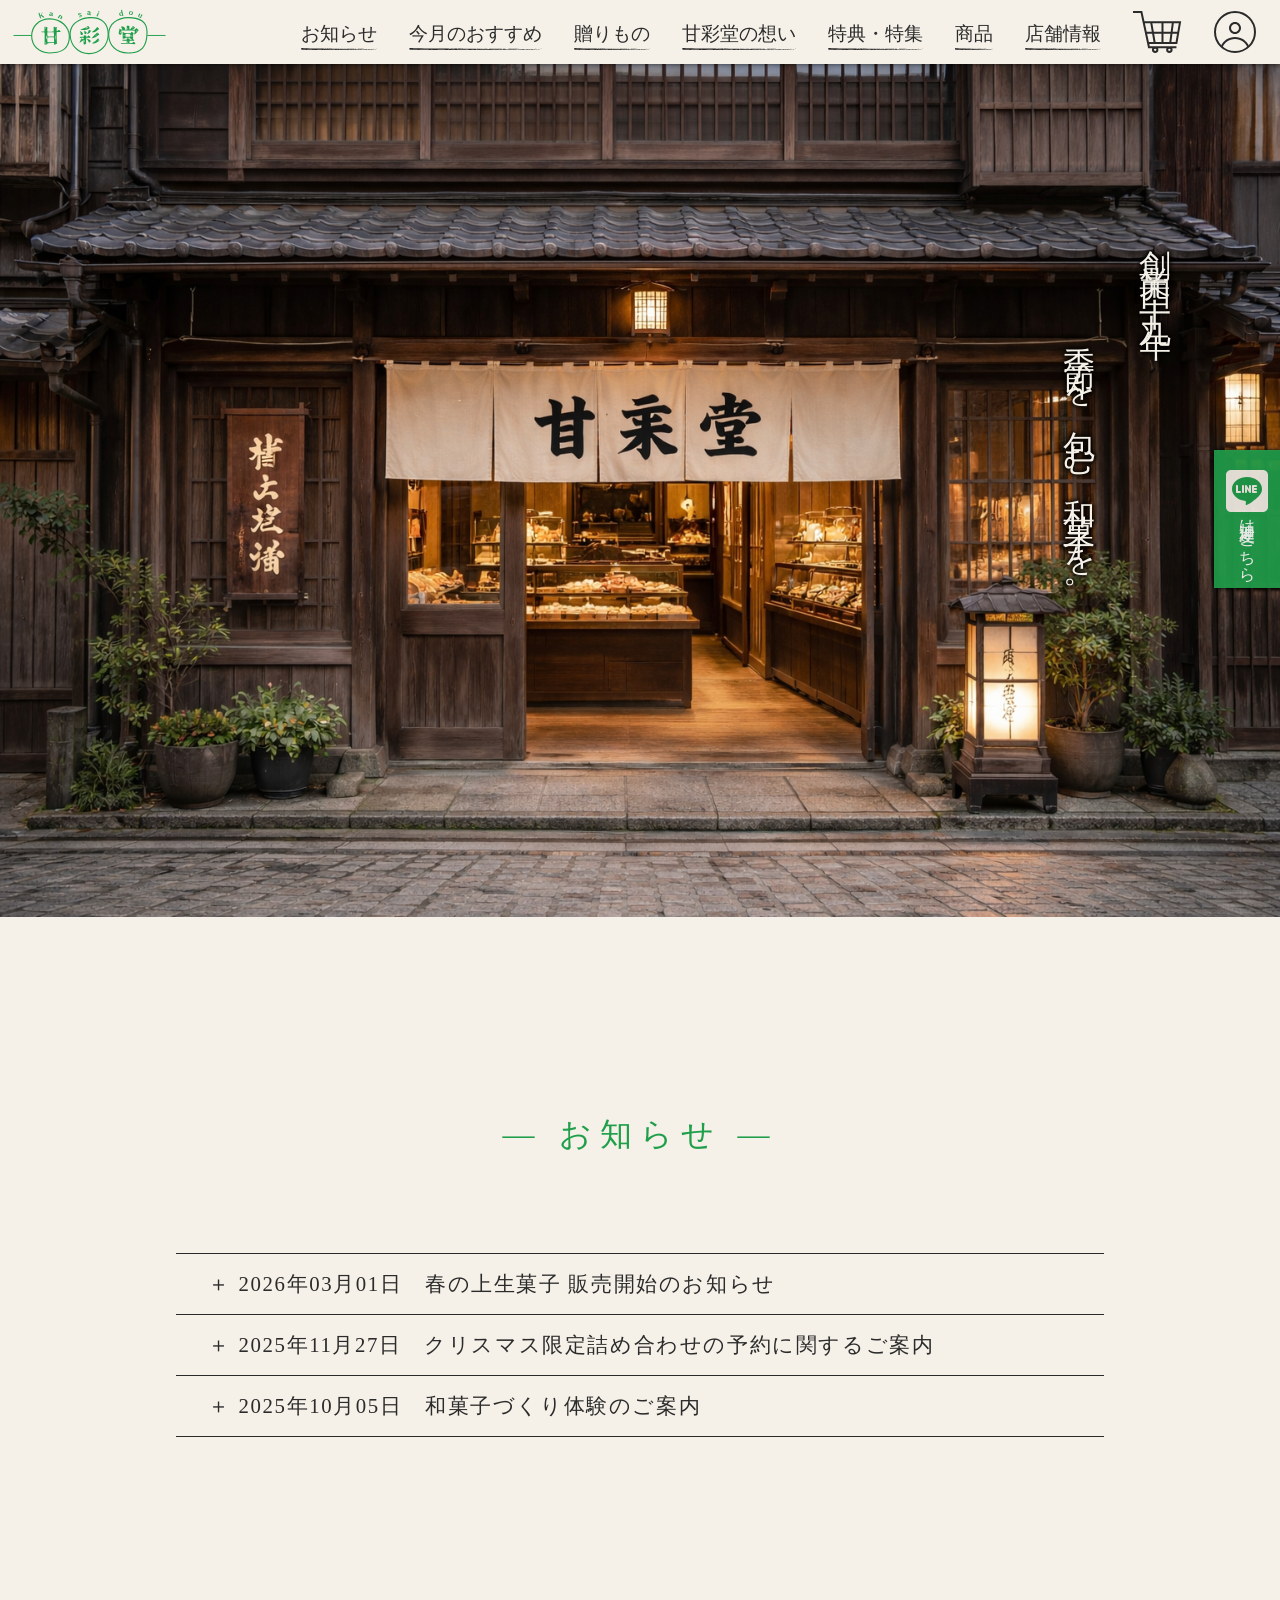
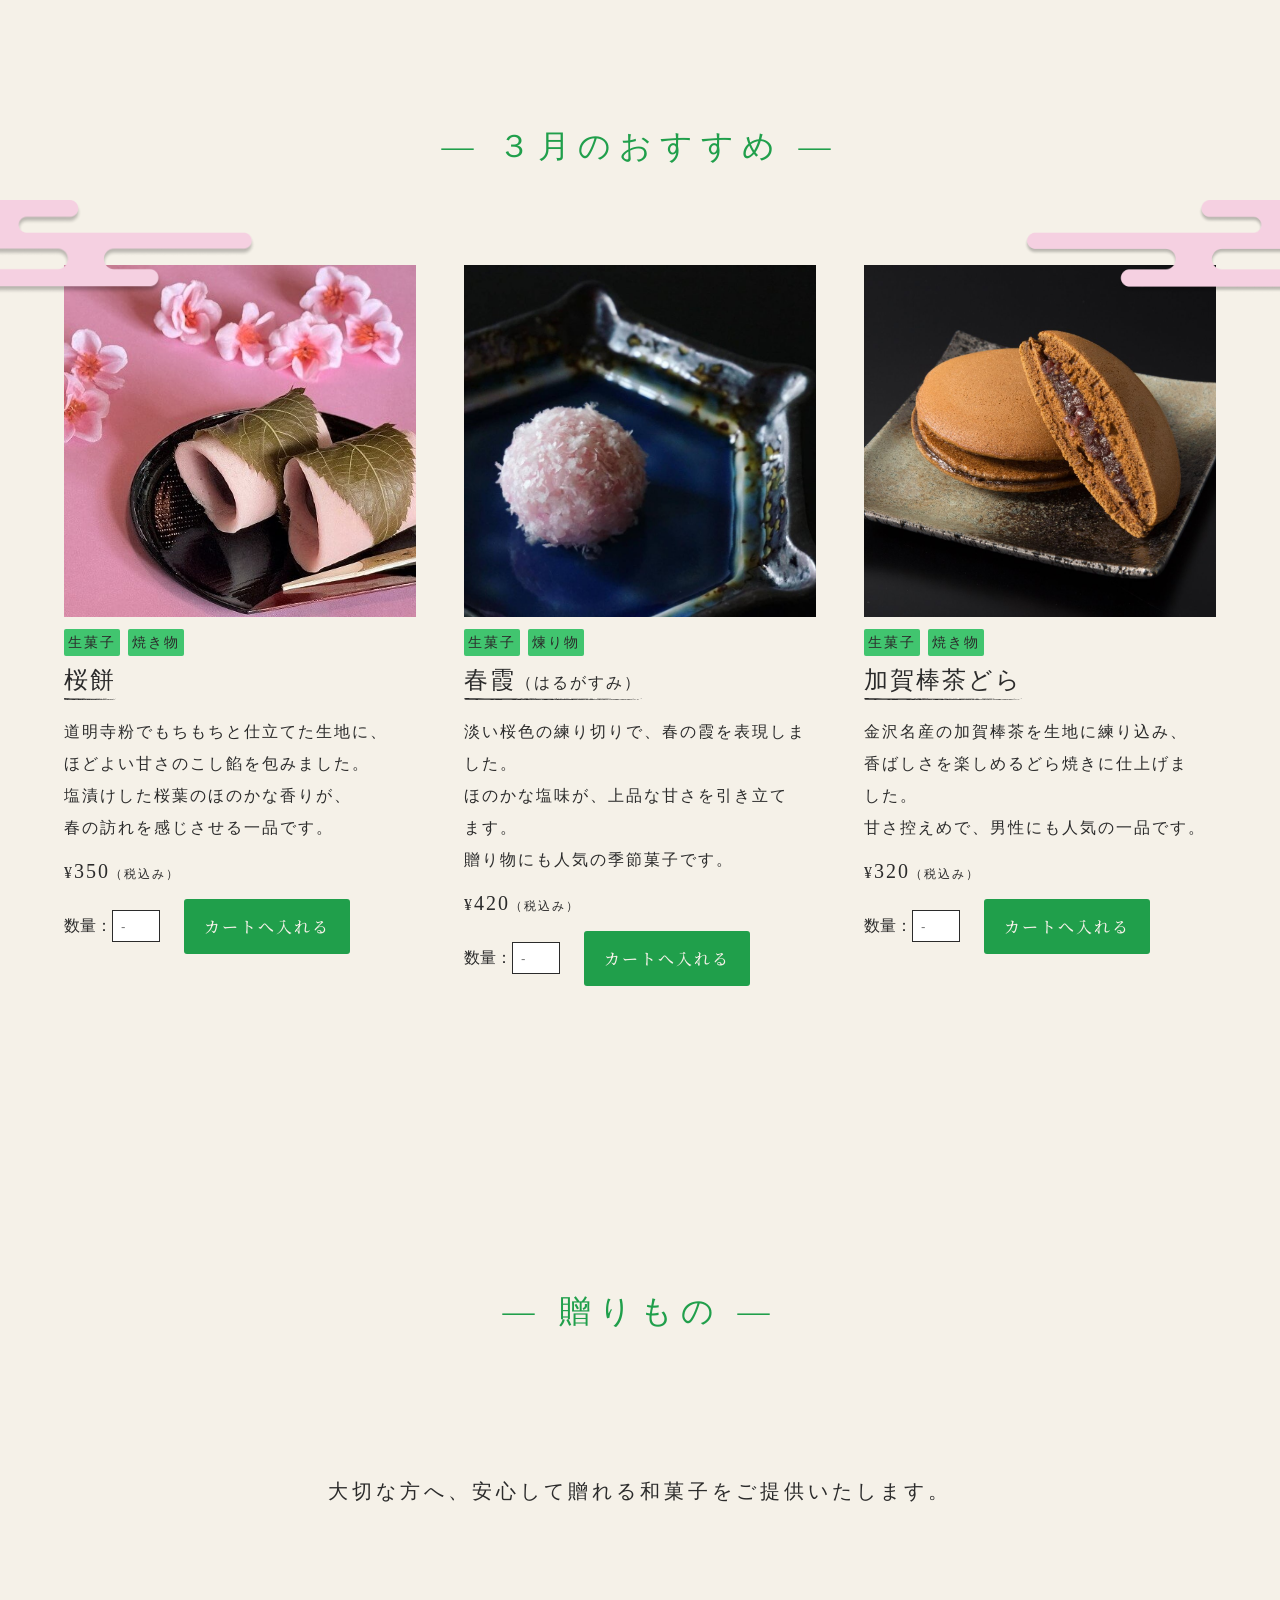
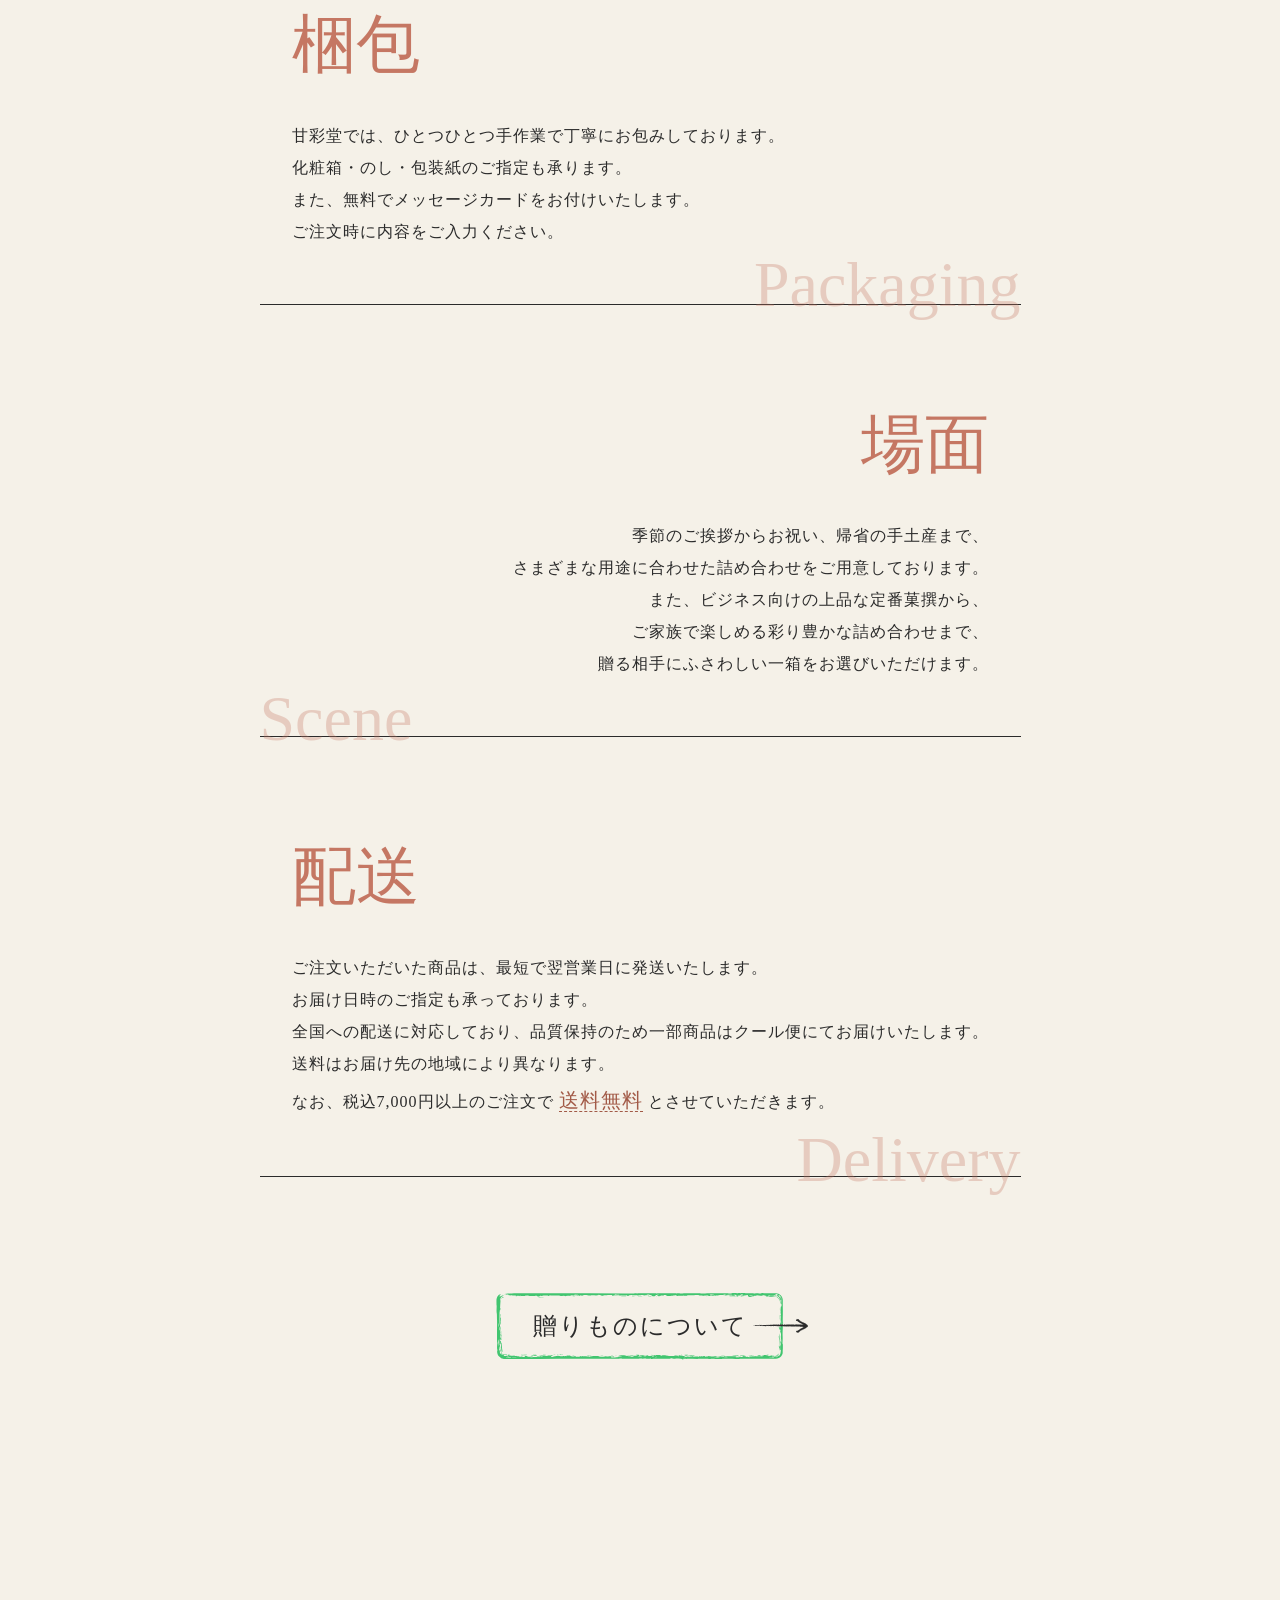
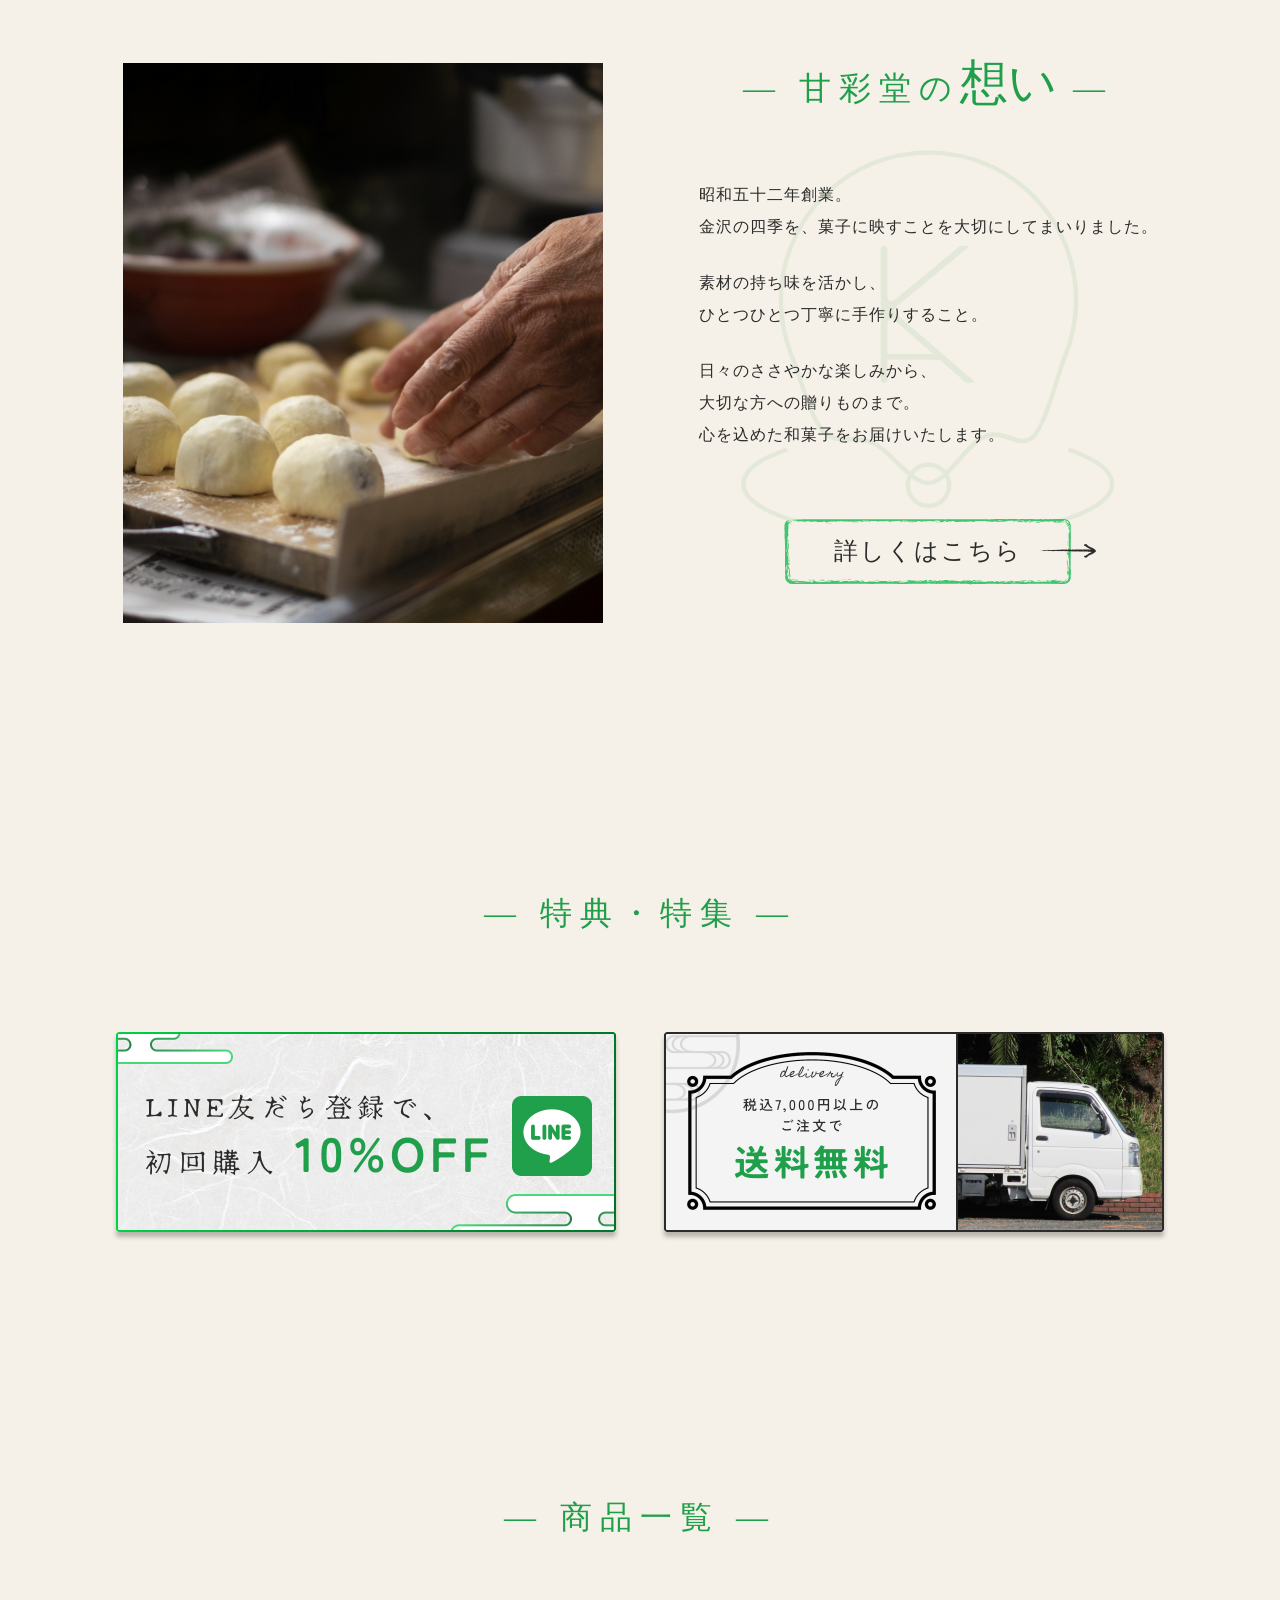
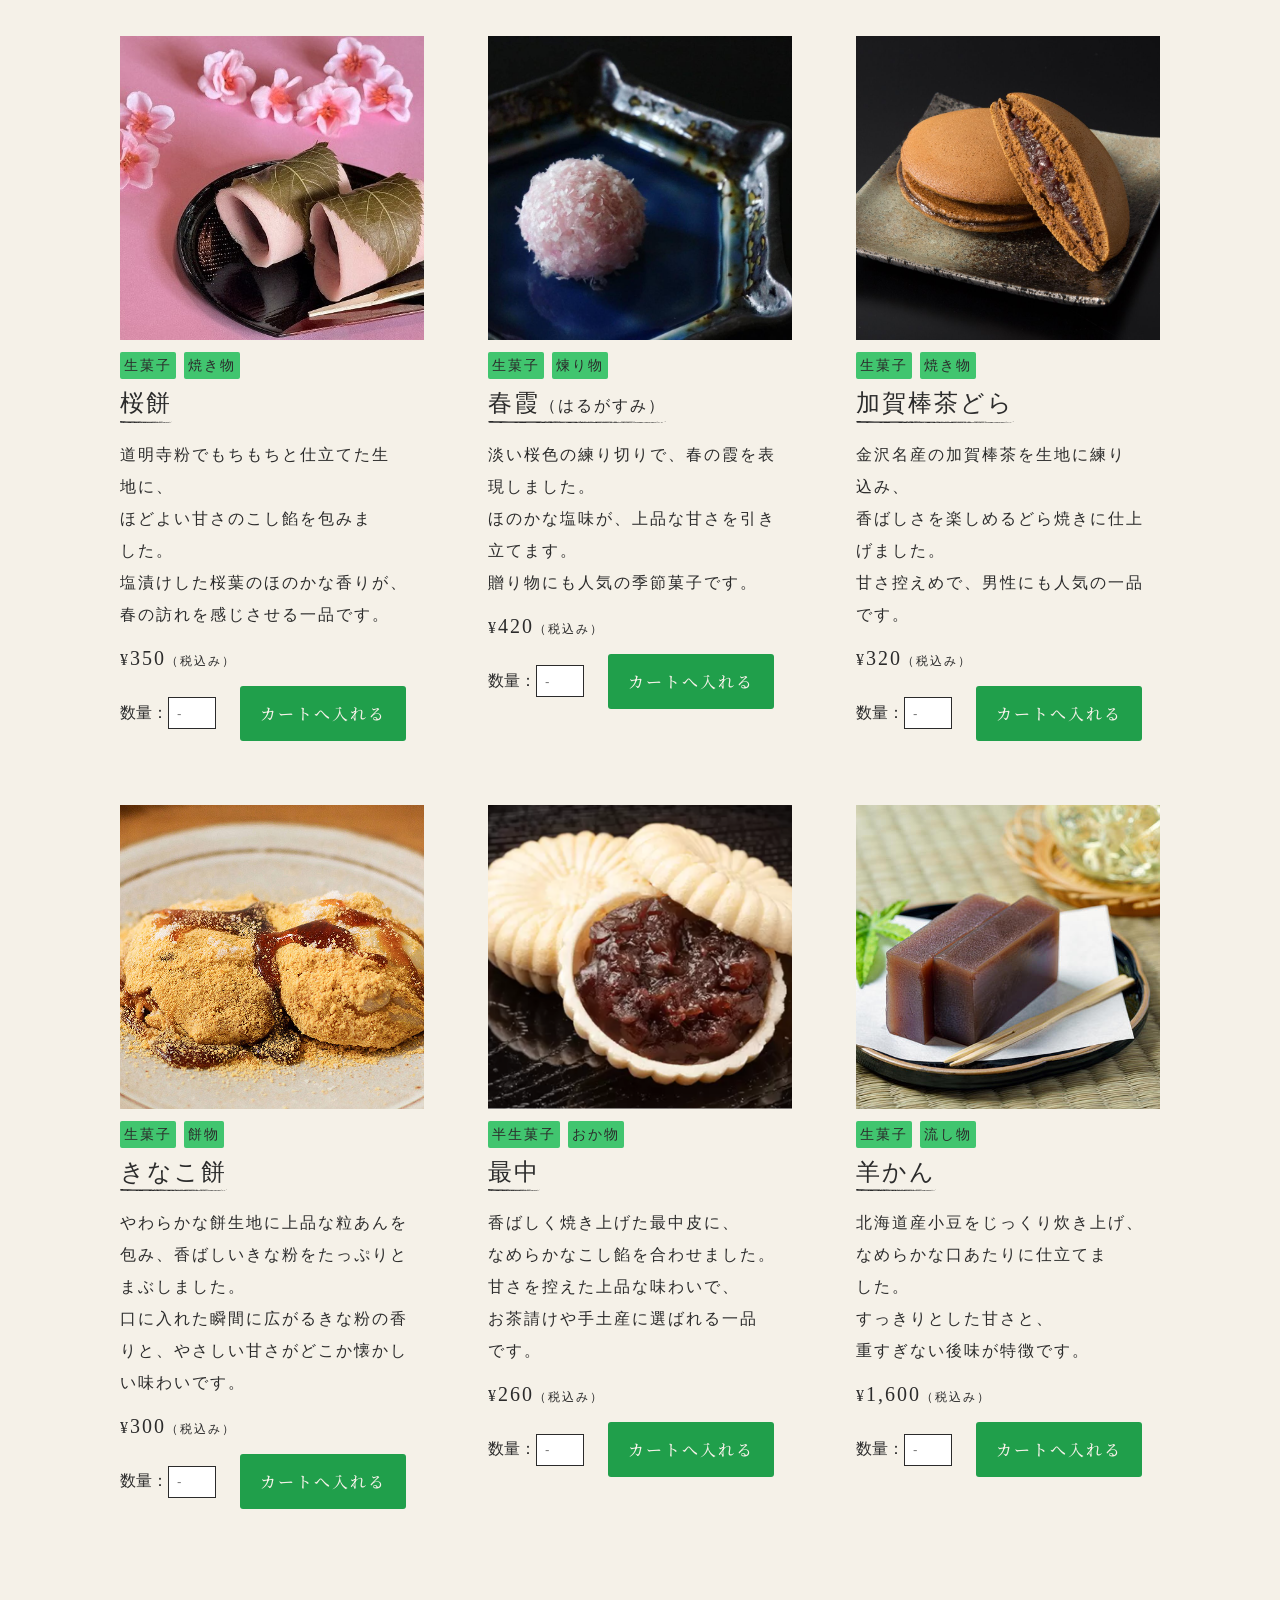
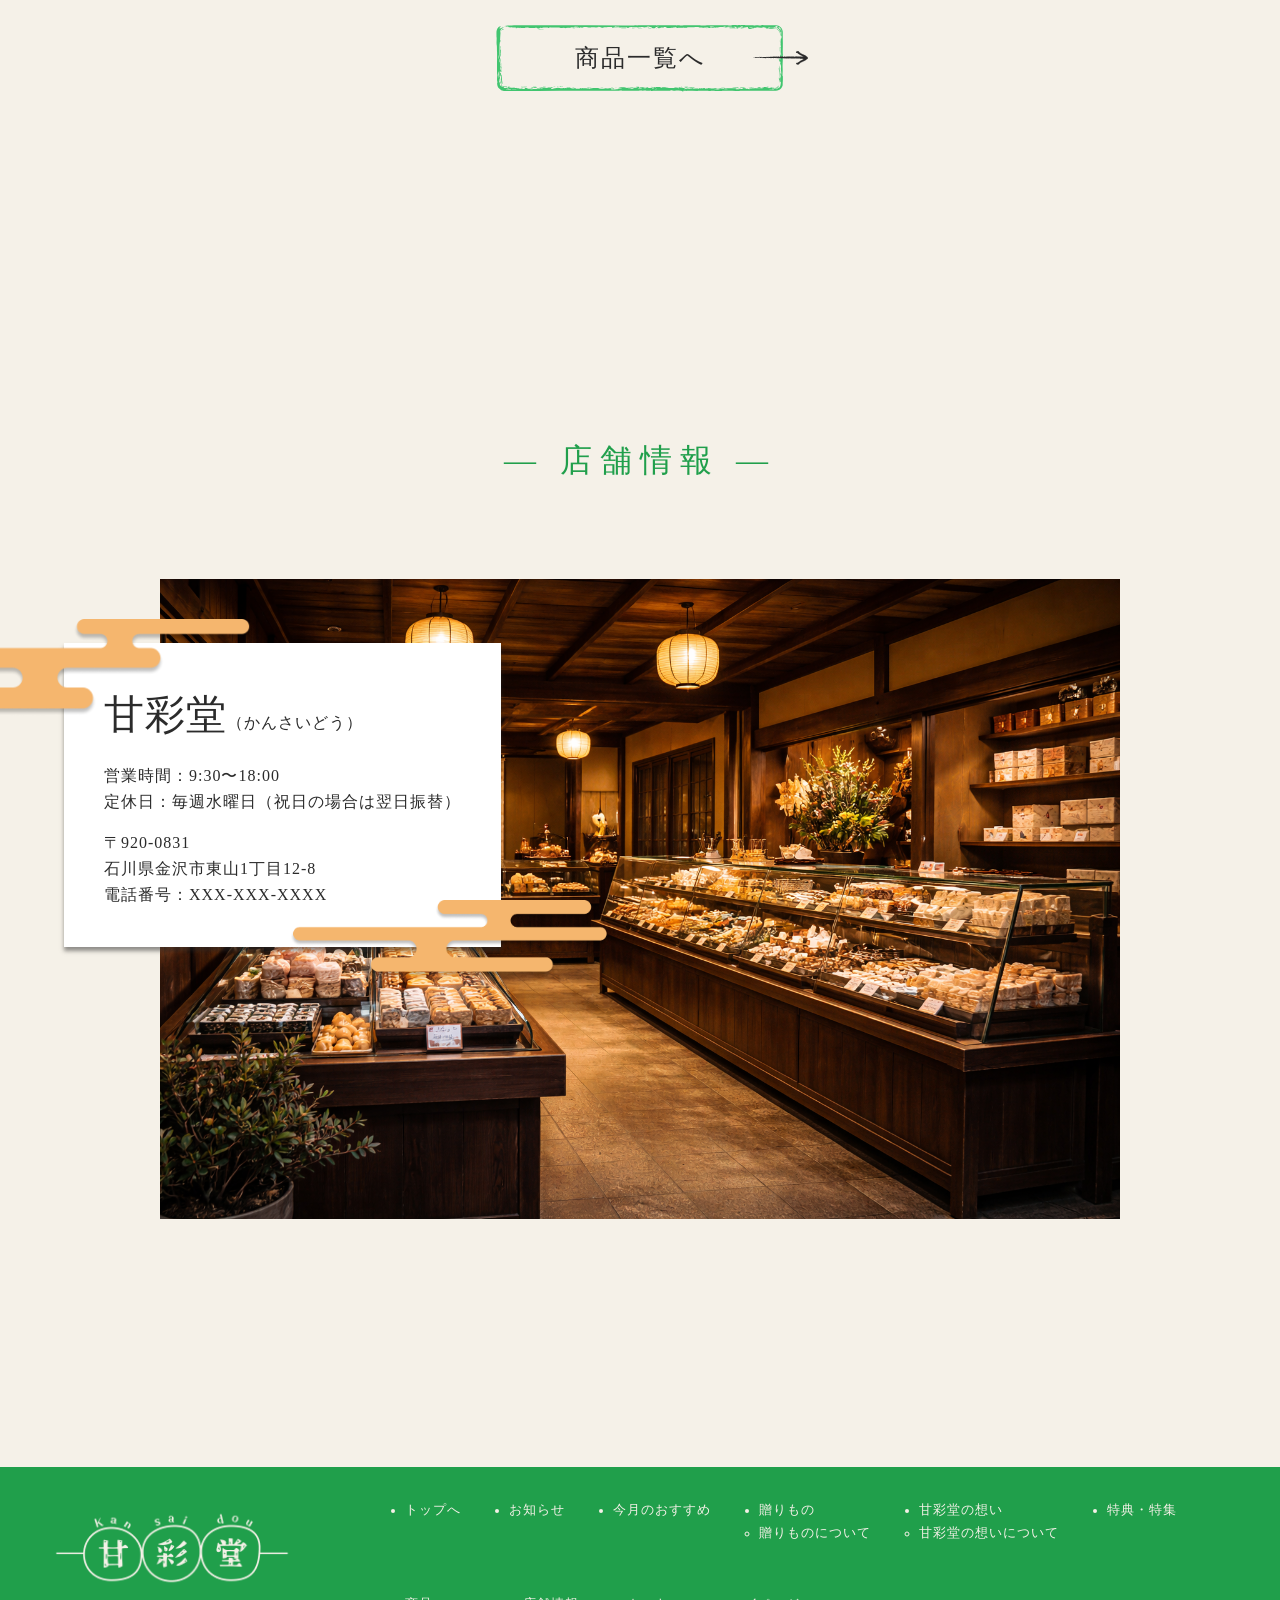
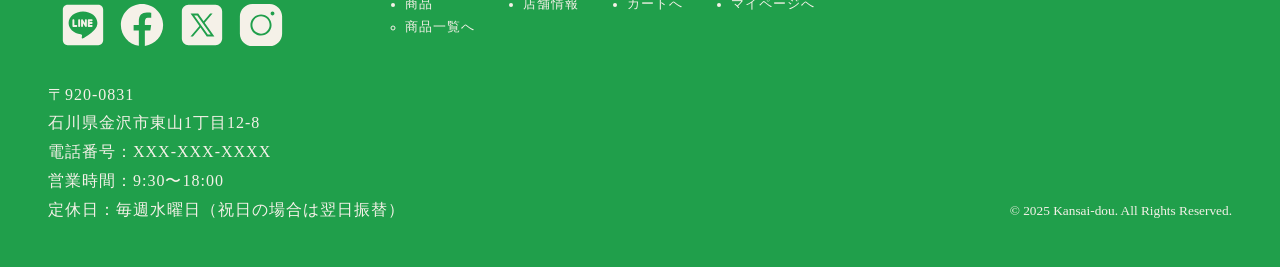
==== index.html @ 851964f8 "Add hamburger" ====
<!DOCTYPE html>
<html lang="ja">
    <head>
        <meta charset="UTF-8">
        <meta name="viewport" content="width=device-width, initial-scale=1.0">
        <title>甘彩堂 | ホームページ</title>
        <link rel="icon" type="image/png" href="imgs/kansaido_favicon2.png">
        <link rel="stylesheet" href="css/style.css">
        <script src="js/main.js"></script>
        <link rel="preconnect" href="https://fonts.googleapis.com">
        <link rel="preconnect" href="https://fonts.gstatic.com" crossorigin>
        <link href="https://fonts.googleapis.com/css2?family=Noto+Serif+JP:wght@200..900&display=swap" rel="stylesheet">
    </head>
    <body>
        <div id="loading">
            <div id="loading__contents">
                <div id="loading__img">
                    <img src="./imgs/kansaido_icon_touka.png">
                </div>
                <!-- <div id="loading__p">
                    <p class="loading__text">Loading<span class="loading__dots"></span></p>
                </div> -->
            </div>
        </div>
        <header>
            <div class="header__logo">
                <a href="index.html#first-view" id="header-logo">
                    <img src="imgs/kansaido_logo.svg">
                </a>
            </div>
            <nav class="header__nav">
                <ul id="nav-container">
                    <li class="main-menu">
                        <a href="index.html#news">お知らせ</a>
                    </li>
                    <li class="main-menu">
                        <a href="index.html#recommend">今月のおすすめ</a>
                    </li>
                    <li class="main-menu">
                        <a href="index.html#gift">贈りもの</a>
                        <ul class="sub-menu">
                            <li>
                                <img class="l-menu" src="imgs/l-menu.svg">
                                <a href="gift.html">贈りものについて</a>
                            </li>
                        </ul>
                    </li>
                    <li class="main-menu">
                        <a href="index.html#thought">甘彩堂の想い</a>
                        <ul class="sub-menu">
                            <li>
                                <img class="l-menu" src="imgs/l-menu.svg">
                                <a href="thoughts.html">甘彩堂の想いについて</a>
                            </li>
                        </ul>
                    </li>
                    <li class="main-menu">
                        <a href="index.html#campaign">特典・特集</a>
                    </li>
                    <li class="main-menu">
                        <a href="index.html#product">商品</a>
                        <ul class="sub-menu">
                            <li>
                                <img class="l-menu" src="imgs/l-menu.svg">
                                <a href="product.html">商品一覧へ</a>
                            </li>
                        </ul>
                    </li>
                    <li class="main-menu">
                        <a href="index.html#shop">店舗情報</a>
                    </li>
                    <li id="cart">
                        <a href="#">
                            <img src="imgs/cart_icon.svg">
                        </a>
                    </li>
                    <li id="my-page">
                        <a href="#">
                            <img src="imgs/usericon.svg">
                        </a>
                    </li>
                </ul>
            </nav>
            <div class="header__hamburger">
                <img src="imgs/hamburger_menu.svg" alt="ハンバーガーメニュー">
            </div>
        </header>
        <main>
            <a href="#">
                <div class="fixed-banner">
                    <span><img src="imgs/icon-line.svg"></span>友達追加はこちら
                </div>
            </a>
            <div id="first-view">
                <img src="imgs/kansaido_firstview.png">
            </div>
            <div id="catch-copy" class="blur">
                <span>季節を包む和菓子を。</span>
                <span>創業四十九年、</span>
            </div>
            <section id="news">
                <h2 class="headline">― お知らせ ―</h2>
                <div id="news-list">
                    <ul>
                        <li>
                            <details>
                                <summary>2026年03月01日　春の上生菓子 販売開始のお知らせ</summary>
                                <div class="news-details">
                                    <p>春の訪れを感じる季節となりました。<br>
                                        甘彩堂では、春の上生菓子の販売を開始いたしました。<br>
                                    </p>
                                    <p>「桜餅」「春霞」など、<br>
                                        やわらかな春の情景を菓子に映した一品をご用意しております。<br>
                                    </p>
                                    <p>それぞれ、春の始まりを上品に表現した和菓子となっております。<br>
                                        この季節ならではの味わいを、ぜひお楽しみください。<br>
                                    </p>                                    
                                </div>
                            </details>
                        </li>
                        <li>
                            <details>
                                <summary>2025年11月27日　クリスマス限定詰め合わせの予約に関するご案内</summary>
                                <div class="news-details">
                                    <p>木枯らしに冬の訪れを感じる頃となりましたが、<br>
                                        皆さまいかがお過ごしでしょうか。<br>
                                    </p>
                                    <p>来る12月25日。<br>
                                        クリスマスの季節が近づいてまいりました。<br>
                                    </p>
                                    <p>甘彩堂では、「雪うさぎ」「冬椿」「聖夜の練り切り」などを詰め合わせた、<br>
                                        クリスマス限定詰め合わせのご予約受付を開始いたしました。<br>
                                    </p>
                                    <p>冬らしい彩りとやさしい甘さを大切に、<br>
                                        ひとつひとつ丁寧にお作りしております。<br>
                                    </p>
                                    <p>ご家族との団らんのひとときや、<br>
                                        大切な方への贈りものにもおすすめの詰め合わせです。<br>
                                    </p>
                                    <p>数量限定でのご用意となりますので、<br>
                                        お早めにご予約ください。<br>
                                    </p>
                                </div>
                            </details>
                        </li>
                        <li>
                            <details>
                                <summary>2025年10月05日　和菓子づくり体験のご案内</summary>
                                <div class="news-details">
                                    <p>甘彩堂では、10月30日に和菓子づくり体験を開催いたします。<br>
                                        今回のテーマは「ハロウィン」です。<br>
                                    </p>
                                    <p>練り切りを使い、<br>
                                        ハロウィンをモチーフにした和菓子づくりをご体験いただけます。<br>
                                    </p>
                                    <p>初めての方やお子様でも安心して楽しんでいただけるよう、<br>
                                        店員が丁寧にサポートいたします。<br>
                                    </p>
                                    <p>ご家族やご友人とご一緒に、<br>
                                        この季節ならではの和菓子づくりをぜひお楽しみください。<br>
                                    </p>
                                    <p>皆さまのご参加を心よりお待ちしております。<br>
                                    </p>
                                </div>
                            </details>
                        </li>
                    </ul>
                </div>
            </section>
            <section id="recommend">
                <img class="clouds right1 none-event" src="imgs/wagumo.png">
                <img class="clouds left2 none-event" src="imgs/wagumo2.png">
                    <h2 class="headline">― ３月のおすすめ ―</h2>
                <div>
                    <div id="reco-container">
                        <div class="reco-card reco-card-move" style="--i: 0;">
                            <img src="imgs/sakuramochi.jpg">
                            <div class="category">
                                <span>生菓子</span>
                                <span>焼き物</span>
                            </div>
                            <h3>桜餅</h3>
                            <p class="reco-exp main-text">道明寺粉でもちもちと仕立てた生地に、<br>
                                ほどよい甘さのこし餡を包みました。<br>
                                塩漬けした桜葉のほのかな香りが、<br>
                                春の訪れを感じさせる一品です。
                            </p>
                            <p class="price"><span>¥</span>350<span>（税込み）</span></p>
                            <div class="cart-input">
                                <span>数量：</span>
                                <input type="number" min="1" max="99" placeholder="-">
                                <button>カートへ入れる</button>
                            </div>
                        </div>
                        <div class="reco-card reco-card-move" style="--i: 1;">
                            <img src="imgs/harugasumi.jpg">
                            <div class="category">
                                <span>生菓子</span>
                                <span>煉り物</span>
                            </div>
                            <h3>春霞<span class="harugasumi">（はるがすみ）</span></h3>
                            <p class="reco-exp main-text">淡い桜色の練り切りで、春の霞を表現しました。<br>
                                ほのかな塩味が、上品な甘さを引き立てます。<br>
                                贈り物にも人気の季節菓子です。
                            </p>
                            <p class="price"><span>¥</span>420<span>（税込み）</span></p>
                            <div class="cart-input">
                                <span>数量：</span>
                                <input type="number" min="1" max="99" placeholder="-">
                                <button>カートへ入れる</button>
                            </div>
                        </div>
                        <div class="reco-card reco-card-move" style="--i: 2;">
                            <img src="imgs/chadora.jpg">
                            <div class="category">
                                <span>生菓子</span>
                                <span>焼き物</span>
                            </div>
                            <h3>加賀棒茶どら</h3>
                            <p class="reco-exp main-text">金沢名産の加賀棒茶を生地に練り込み、<br>
                                香ばしさを楽しめるどら焼きに仕上げました。<br>
                                甘さ控えめで、男性にも人気の一品です。
                            </p>
                            <p class="price"><span>¥</span>320<span>（税込み）</span></p>
                            <div class="cart-input">
                                <span>数量：</span>
                                <input type="number" min="1" max="99" placeholder="-">
                                <button>カートへ入れる</button>
                            </div>
                        </div>
                    </div>
                </div>
            </section>
            <section id="gift">
                <h2 class="headline">― 贈りもの ―</h2>
                <div id="message-container">
                    <p id="message">大切な方へ、安心して贈れる和菓子をご提供いたします。</p>
                </div>
                <div class="gift-item left move_upwards">
                    <div>
                        <h3>梱包</h3>
                        <p class="main-text">甘彩堂では、ひとつひとつ手作業で丁寧にお包みしております。<br>
                            化粧箱・のし・包装紙のご指定も承ります。<br>
                            また、無料でメッセージカードをお付けいたします。<br>
                            ご注文時に内容をご入力ください。<br>
                        </p>
                    </div>
                    <span class="gift-en left pack none-event">Packaging</span>
                </div>
                <div class="gift-item right move_upwards">
                    <div>
                        <h3>場面</h3>
                        <p class="main-text">季節のご挨拶からお祝い、帰省の手土産まで、<br>
                            さまざまな用途に合わせた詰め合わせをご用意しております。<br>
                            また、ビジネス向けの上品な定番菓撰から、<br>
                            ご家族で楽しめる彩り豊かな詰め合わせまで、<br>
                            贈る相手にふさわしい一箱をお選びいただけます。
                        </p>
                    </div>
                    <span class="gift-en right sce none-event">Scene</span>
                </div>
                <div class="gift-item left deli move_upwards">
                    <div>
                        <h3>配送</h3>
                        <p class="main-text">ご注文いただいた商品は、最短で翌営業日に発送いたします。<br>
                            お届け日時のご指定も承っております。<br>
                            全国への配送に対応しており、品質保持のため一部商品はクール便にてお届けいたします。<br>
                            送料はお届け先の地域により異なります。<br>
                            なお、税込7,000円以上のご注文で <span>送料無料</span> とさせていただきます。<br>
                        </p>
                    </div>
                    <span class="gift-en left deli none-event">Delivery</span>
                </div>
                <div class="detail-box">
                    <a href="gift.html">
                        <span class="detail">贈りものについて</span>
                        <img src="imgs/arrow.svg">
                    </a>
                </div>
            </section>
            <section id="thought">
                <img src="imgs/24980323_s.jpg">
                <div id="thought-contents">
                    <h2 class="headline">― 甘彩堂の<span>想い</span> ―</h2>
                    <div id="thought-sentence" class="main-text">
                        <p>昭和五十二年創業。<br>金沢の四季を、菓子に映すことを大切にしてまいりました。</p>
                        <p>素材の持ち味を活かし、<br>ひとつひとつ丁寧に手作りすること。</p>
                        <p>日々のささやかな楽しみから、<br>大切な方への贈りものまで。<br>心を込めた和菓子をお届けいたします。</p>
                    </div>
                    <div class="detail-box">
                        <a href="thoughts.html">
                            <span class="detail">詳しくはこちら</span>
                            <img src="imgs/arrow.svg">
                        </a>
                    </div>
                </div>
            </section>
            <section id="campaign">
                <h2 class="headline">― 特典・特集 ―</h2>
                <div id="cam-banner-contents">
                    <div class="cam-banner reco-card-move" style="--i: 0;">
                        <img src="imgs/line_banner.jpg">
                    </div>
                    <div class="cam-banner reco-card-move" style="--i: 1;">
                        <img src="imgs/delivery_banner.jpg">
                    </div>
                </div>
            </section>
            <section id="product">
                <h2 class="headline">― 商品一覧 ―</h2>
                <div id="product-container">
                    <div class="product-card">
                        <img src="imgs/sakuramochi.jpg">
                        <div class="category">
                            <span>生菓子</span>
                            <span>焼き物</span>
                        </div>
                        <h3>桜餅</h3>
                        <p class="reco-exp main-text">道明寺粉でもちもちと仕立てた生地に、<br>
                            ほどよい甘さのこし餡を包みました。<br>
                            塩漬けした桜葉のほのかな香りが、<br>
                            春の訪れを感じさせる一品です。
                        </p>
                        <p class="price"><span>¥</span>350<span>（税込み）</span></p>
                        <div class="cart-input">
                            <span>数量：</span>
                            <input type="number" min="1" max="99" placeholder="-">
                            <button>カートへ入れる</button>
                        </div>
                    </div>
                    <div  class="product-card">
                        <img src="imgs/harugasumi.jpg">
                        <div class="category">
                            <span>生菓子</span>
                            <span>煉り物</span>
                        </div>
                        <h3>春霞<span class="harugasumi">（はるがすみ）</span></h3>
                        <p class="reco-exp main-text">淡い桜色の練り切りで、春の霞を表現しました。<br>
                            ほのかな塩味が、上品な甘さを引き立てます。<br>
                            贈り物にも人気の季節菓子です。
                        </p>
                        <p class="price"><span>¥</span>420<span>（税込み）</span></p>
                        <div class="cart-input">
                            <span>数量：</span>
                            <input type="number" min="1" max="99" placeholder="-">
                            <button>カートへ入れる</button>
                        </div>
                    </div>
                    <div  class="product-card">
                        <img src="imgs/chadora.jpg">
                        <div class="category">
                            <span>生菓子</span>
                            <span>焼き物</span>
                        </div>
                        <h3>加賀棒茶どら</h3>
                        <p class="reco-exp main-text">金沢名産の加賀棒茶を生地に練り込み、<br>
                            香ばしさを楽しめるどら焼きに仕上げました。<br>
                            甘さ控えめで、男性にも人気の一品です。
                        </p>
                        <p class="price"><span>¥</span>320<span>（税込み）</span></p>
                        <div class="cart-input">
                            <span>数量：</span>
                            <input type="number" min="1" max="99" placeholder="-">
                            <button>カートへ入れる</button>
                        </div>
                    </div>
                    <div  class="product-card">
                        <img src="imgs/kinakomochi.jpg">
                        <div class="category">
                            <span>生菓子</span>
                            <span>餅物</span>
                        </div>
                        <h3>きなこ餅</h3>
                        <p class="reco-exp main-text">やわらかな餅生地に上品な粒あんを包み、香ばしいきな粉をたっぷりとまぶしました。<br>
                            口に入れた瞬間に広がるきな粉の香りと、やさしい甘さがどこか懐かしい味わいです。
                        </p>
                        <p class="price"><span>¥</span>300<span>（税込み）</span></p>
                        <div class="cart-input">
                            <span>数量：</span>
                            <input type="number" min="1" max="99" placeholder="-">
                            <button>カートへ入れる</button>
                        </div>
                    </div>
                    <div  class="product-card">
                        <img src="imgs/monaka.png">
                        <div class="category">
                            <span>半生菓子</span>
                            <span>おか物</span>
                        </div>
                        <h3>最中</h3>
                        <p class="reco-exp main-text">香ばしく焼き上げた最中皮に、<br>
                            なめらかなこし餡を合わせました。<br>
                            甘さを控えた上品な味わいで、<br>
                            お茶請けや手土産に選ばれる一品です。
                        </p>
                        <p class="price"><span>¥</span>260<span>（税込み）</span></p>
                        <div class="cart-input">
                            <span>数量：</span>
                            <input type="number" min="1" max="99" placeholder="-">
                            <button>カートへ入れる</button>
                        </div>
                    </div>
                    <div  class="product-card">
                        <img src="imgs/youkan.jpg">
                        <div class="category">
                            <span>生菓子</span>
                            <span>流し物</span>
                        </div>
                        <h3>羊かん</h3>
                        <p class="reco-exp main-text">北海道産小豆をじっくり炊き上げ、<br>
                            なめらかな口あたりに仕立てました。<br>
                            すっきりとした甘さと、<br>
                            重すぎない後味が特徴です。
                        </p>
                        <p class="price"><span>¥</span>1,600<span>（税込み）</span></p>
                        <div class="cart-input">
                            <span>数量：</span>
                            <input type="number" min="1" max="99" placeholder="-">
                            <button>カートへ入れる</button>
                        </div>
                    </div>
                </div>
                <div class="detail-box">
                    <a href="product.html">
                        <span class="detail">商品一覧へ</span>
                        <img src="imgs/arrow.svg">
                    </a>
                </div>
            </section>
            <section id="shop">
                <h2 class="headline">― 店舗情報 ―</h2>
                <div id="shop-contents">
                    <div id="shop-img">
                        <img src="imgs/kansaido_interior.png">
                    </div>
                    <div id="shop-deco-detail">
                        <div id="shop-detail">
                            <span id="title">甘彩堂</span><span>（かんさいどう）</span>
                            <p id="time">営業時間：9:30〜18:00<br>定休日：毎週水曜日（祝日の場合は翌日振替）</p>
                            <p id="address">〒920-0831<br>石川県金沢市東山1丁目12-8<br>電話番号：XXX-XXX-XXXX</p>
                        </div>
                        <div id="shop-deco">
                            <img class="none-event right1" src="imgs/shop-wagumo.png">
                            <img class="none-event left2" src="imgs/shop-wagumo2.png">
                        </div>
                    </div>
                </div>
            </section>
        </main>
        <footer>
            <div id="imgs-contents">
                <a href="index.html"><img src="imgs/logo_footer.png"></a>
                <div id="icons">
                    <img src="imgs/icon-line.svg">
                    <img src="imgs/icon-facebook.svg">
                    <img src="imgs/icon-x.svg">
                    <img src="imgs/icon-Instagram.svg">
                </div>
            </div>
            <div id="footer-shop-info">
                <p>〒920-0831<br>
                    石川県金沢市東山1丁目12-8<br>
                    電話番号：XXX-XXX-XXXX<br>
                    営業時間：9:30〜18:00<br>
                    定休日：毎週水曜日（祝日の場合は翌日振替）
                </p>
            </div>
            <div id="footer-nav">
                <nav>
                    <ul>
                        <li>
                            <a href="index.html#first-view">トップへ</a>
                        </li>
                        <li>
                            <a href="index.html#news">お知らせ</a>
                        </li>
                        <li><a href="index.html#recommend">今月のおすすめ</a></li>
                        <li>
                            <a href="index.html#gift">贈りもの</a>
                            <ul class="footer-mini-nav">
                                <li>
                                    <a href="gift.html">贈りものについて</a>
                                </li>
                            </ul>
                        </li>
                        <li>
                            <a href="index.html#thought">甘彩堂の想い</a>
                            <ul class="footer-mini-nav">
                                <li>
                                    <a href="thoughts.html">甘彩堂の想いについて</a>
                                </li>
                            </ul>
                        </li>
                        <li><a href="index.html#campaign">特典・特集</a></li>
                        <li>
                            <a href="index.html#product">商品</a>
                            <ul class="footer-mini-nav">
                                <li>
                                    <a href="product.html">商品一覧へ</a>
                                </li>
                            </ul>
                        </li>
                        <li><a href="index.html#shop">店舗情報</a></li>
                        <li><a href="#">カートへ</a></li>
                        <li><a href="#">マイページへ</a></li>
                    </ul>
                </nav>
            </div>
            <div id="footer-small">
                <small>© 2025 Kansai-dou. All Rights Reserved.</small>                
            </div>
        </footer>
    </body>
</html>
---- css/style.css ----
* {
    margin: 0;
    padding: 0;
    box-sizing: border-box;
}

@font-face {
    font-family: 'Higure Gothic R';
    src: url('../fonts/HigureGothic/HigureGothic-Regular.ttf') format('truetype');
}

@font-face {
    font-family: 'Higure Gothic M';
    src: url('../fonts/HigureGothic/HigureGothic-Medium.ttf') format('truetype');
}

@font-face {
    font-family: 'New Tegomin';
    src: url('../fonts/New_Tegomin/NewTegomin-Regular.ttf') format('truetype');
}

@font-face {
    font-family: 'YujiSyuku-Regular';
    src: url('../fonts/YujiSyuku-Regular.ttf') format('truetype');
}

:root {
    /* color */
    --bg-color: #f5f1e8;
    --text-color: #2b2b2b;
    --accent-green: #209f4b;
    --accent-lightgreen: #41C56F;
    --accent-brown: #c57763;
    /* font-family */
    --font-headline: 'New Tegomin', serif;
    --font-jp: 'Higure Gothic R', serif;
    --font-jp-M: 'Higure Gothic M', serif;
    --font-yuji: 'YujiSyuku-Regular', serif;
    /* space */
    --space-xs: 0.25rem;
    --space-sm: .5rem;
    --space-md: 1rem;
    --space-lg: 1.5rem;
    --space-xl: 2rem;
    --space-2xl: 2.5rem;
    --space-3xl: 3rem;
    --space-4xl: 3.5rem;
    --space-5xl: 4rem;
    --space-6xl: 6rem;
    /* font-size */
    --font-size-sm: .5rem;
    --font-size-md: 1rem;
    --font-size-lg: 1.5rem;
    --font-size-xl: 2rem;
    --font-size-2xl: 2.5rem;
    --font-size-3xl: 3rem;
    --font-size-4xl: 3.5rem;
    --font-size-5xl: 4rem;
}

body {
    background-color: var(--bg-color);
    font-family: var(--font-jp);
    color: var(--text-color);
    overflow-x: hidden;
}

.main-text {
    font-family: var(--font-jp);
    font-size: var(--font-size-md);
    letter-spacing: 2px;
    line-height: 2;
}

.none-event {
    pointer-events: none;
}

#loading {
    position: fixed;
    width: 100%;
    height: 100%;
    inset: 0;
    z-index: 9999;
    background-color: var(--bg-color);
    display: grid;
    place-items: center;
    transition: opacity 0.6s ease, visibility 0.6s ease;
}

#loading.is-hidden {
    visibility: hidden;
    opacity: 0;
}

#loading__contents {
    display: grid;
    gap: 1rem;
}

#loading__img {
    filter: blur(5px);
    transition: filter .7s ease;
}

#loading__img.is-blur {
    filter: blur(0px);
}

#loading #loading__img img {
    width: 20rem;
}

/* .loading__text {
    text-align: center;
    font-size: 2rem;
    font-family: var(--font-headline);
    color: var(--text-color);
    letter-spacing: 10%;
}

.loading__dots {
    display: inline-block;
    width: 3ch;
    overflow: hidden;
    vertical-align: bottom;
    text-align: left;
}

.loading__dots::before {
    content: "...";
    width: 0ch;
    display: inline-block;
    overflow: hidden;
    vertical-align: bottom;
    animation: dots 1.5s steps(4, end) infinite;
}

@keyframes dots {
    0% {
        width: 0ch;
    }
    25% {
        width: 1ch;
    }
    50% {
        width: 2ch;
    }
    75%,100% {
        width: 3ch;
    }
} */

header {
    position: fixed;
    z-index: 100;
    display: grid;
    top: 0;
    left: 0;
    grid-template-columns: auto 1fr;
    height: var(--space-5xl);
    width: 100%;
    background-color: var(--bg-color);
    align-items: center;
    justify-content: space-evenly;
    box-shadow: 0px 0px 5px rgba(0, 0, 0, 0.7);
}

header #header-logo img {
    position: relative;
    z-index: 10;
    height: var(--space-5xl);
    margin: 0 .5rem;
}

header #nav-container {
    display: flex;
    justify-content: end;
    list-style: none;
    gap: 2rem;
    font-family: var(--font-headline);
    font-size: 1.2rem;
    align-items: center;
    margin-right: var(--space-lg);
}

header nav a {
    text-decoration: none;
    position: relative;
    z-index: 10;
    border-bottom: 2px solid transparent;
    border-image: url(../imgs/price-underline.svg) 0 0 100% 0 stretch;
    padding-bottom: var(--space-xs);
    color: var(--text-color);
    transition: .3s;
    white-space: nowrap;
}

.main-menu {
    position: relative;
}

.sub-menu {
    position: absolute;
    left: 50%;
    top: 100%;
    width: max-content;
    white-space: nowrap;
    padding-bottom: var(--space-sm);
    list-style: none;
    visibility: hidden;
    opacity: 0;
    transition: .3s;
    z-index: 5;
    padding-top: var(--space-lg);
}

.sub-menu::before {
    content: "";
    position: absolute;
    top: 0;
    left: -100vw;
    right: -100vw;
    bottom: 0;
    background-color: var(--bg-color);
    z-index: -1;
    opacity: 95%;
}

.sub-menu li {
    display: flex;
    align-items: flex-end;
}

.l-menu {
    flex-shrink: 0;
    margin-right: var(--space-sm);
    padding-bottom: var(--space-sm);
}

.main-menu:hover .sub-menu {
    visibility: visible;
    opacity: 1;
}

.main-menu:hover > a {
    color: var(--accent-green);
}

.sub-menu:hover a {
    color: var(--accent-green);
}

#cart a {
    border-bottom: none;
}

#my-page a {
    border-bottom: none;
}

.header__hamburger {
    display: none;
}

.fixed-banner {
    position: fixed;
    z-index: 200;
    opacity: 90%;
    top: 50%;
    right: 0;
    writing-mode: vertical-rl;
    background-color: var(--accent-green);
    padding: var(--space-md) var(--space-sm);
    font-size: var(--font-size-md);
    color: #fff;
    font-family: var(--font-jp-M);
    letter-spacing: -2px;
    box-shadow: 0px 0px 5px rgb(0, 0, 0);
    text-decoration: none;
    transition: .2s ease;
}

.fixed-banner:hover {
    transform: scale(103%);
}

#first-view {
    position: relative;
}

#first-view img{
    width: 100%;
    margin-top: var(--space-5xl);
}

#catch-copy {
    position: absolute;
    top: 25%;
    right: 8%;
    display: flex;
    gap: var(--space-xl);
}

#catch-copy span{
    writing-mode: vertical-rl;
    font-family: var(--font-headline);
    color: var(--bg-color);
    font-size: var(--font-size-xl);
    height: fit-content;
    letter-spacing: 1rem;
    text-shadow:
    0px 0px 5px rgb(0, 0, 0),
    0px 0px 5px rgb(0, 0, 0),
    0px 0px 5px rgb(0, 0, 0);
    white-space: nowrap;
}

#catch-copy span:nth-child(1) {
    margin-top: var(--space-6xl);
}

section {
    padding: var(--space-6xl) var(--space-md);
    margin: var(--space-6xl) auto;
}

section h2 {
    margin-bottom: var(--space-6xl);
    letter-spacing: var(--space-sm);
}

.headline {
    font-family: var(--font-headline);
    color: var(--accent-green);
    font-size: var(--font-size-xl);
    font-weight: normal;
}

#news {
    display: grid;
    place-items: center;
}

#news-list {
    width: 100%;
    padding: 0 10rem;
}

#news-list ul {
    list-style: none;
    font-size: 1.3rem;
    letter-spacing: .1rem;
    text-align: left;
}

#news-list ul li {
    padding: var(--space-md) var(--space-xl);
    border-bottom: solid 1.5px var(--text-color);
}

#news-list ul li:first-child {
    border-top: solid 1.5px var(--text-color);
}

#news-list ul li summary {
    cursor: pointer;
}

summary {
    list-style: none;
}

summary::before {
    content: "＋";
    margin-right: var(--space-sm);
}

details[open] summary::before {
    content: "ー";
}

.news-details {
    font-family: var(--font-headline);
    line-height: 2;
    letter-spacing: 1px;
    margin: var(--space-2xl);
    width: fit-content;
}

.news-details p {
    margin: var(--space-md) 0;
}

.detail-box {
    display: grid;
    grid-template-columns: 1fr auto;
    place-items: center;
}

.detail {
    display: grid;
    place-items: center;
    font-size: var(--font-size-lg);
    background-image: url(../imgs/button.svg);
    background-repeat: no-repeat;
    background-size: 100% 100%;
    height: 4.6rem;
    min-width: 18rem;
    transition: 0.3s;
}

.detail-box a {
    position: relative;
    text-decoration: none;
    color: var(--text-color);
    font-family: var(--font-headline);
    white-space: nowrap;
    letter-spacing: 2px;
}

.detail-box img {
    position: absolute;
    height: var(--space-lg);
    right: -2rem;
    top: 50%;
    transform: translateY(-50%) translateX(0);
    transition: transform 0.3s ease;
}

.detail-box a:hover img {
    transform: translateY(-50%) translateX(50%);
}

.detail-box a:hover .detail {
    background-image: url(../imgs/button_hanten.svg);
    color: var(--bg-color);
}

#recommend {
    position: relative;
}

#recommend h2 {
    margin-bottom: var(--space-6xl);
}

.clouds {
    position: absolute;
    width: 24rem;
}

.clouds.right1 {
    top: 16%;
    right: -10%;
    z-index: 20;
}

.clouds.left2 {
    top: 16%;
    left: -10%;
    z-index: 20;
}

#recommend h2 {
    text-align: center;

}

#reco-container {
    display: grid;
    grid-template-columns: repeat(3, minmax(min-content, max-content));
    justify-content: center;
    gap: var(--space-3xl);
}

.reco-card {
    width: 22rem;
}

.reco-card img {
    width: 22rem;
    height: 22rem;
    object-fit: cover;
}

.category {
    display: flex;
    gap: var(--space-sm);
}

.category span{
    padding: var(--space-xs);
    font-size: .9rem;
    background-color: var(--accent-lightgreen);
    letter-spacing: 2px;
    font-family: var(--font-jp-M);
    border-radius: 2px;
    margin: var(--space-sm) 0;
}

.reco-card h3 ,
.product-card h3 {
    font-family: var(--font-headline);
    font-weight: normal;
    font-size: var(--font-size-lg);
    margin-bottom: var(--space-md);
    letter-spacing: 2px;
    width: fit-content;
    padding-bottom: .1rem;
    border-bottom: 2px solid transparent;
    border-image: url(../imgs/price-underline.svg) 0 0 100% 0 stretch;
}

.reco-exp {
    text-wrap: pretty;
}

.price {
    margin-top: var(--space-md);
    font-family: var(--font-jp-M);
    letter-spacing: 2px;
    font-size: 1.25rem;
}

.price span:nth-child(1) {
    font-size: 1rem;
}

.price span:nth-child(2) {
    font-size: .75rem;
}

.cart-input {
    display: flex;
    align-items: center;
    margin: var(--space-md) 0;
}

.cart-input input {
    width: var(--space-3xl);
    height: var(--space-xl);
    border: solid 1.5px var(--text-color);
    padding-left: var(--space-sm);
}

.cart-input button {
    cursor: pointer;
    margin-left: var(--space-lg);
    background-color: #209F4B;
    color: var(--bg-color);
    font-size: var(--font-size-md);
    letter-spacing: 2px;
    padding: var(--space-md) 1.25rem;
    font-family: "Noto Serif JP", serif;
    font-weight: 500;
    border: none;
    border-radius: 3px;
    text-align: center;
    transition: box-shadow 0.2s ease-out, transform 0.15s ease-out;
}

.cart-input button:hover {
    box-shadow: 0px 0px 7px rgba(43,43,43,0.8);
}

.cart-input button:active {
    transform: scale(95%);
}

.harugasumi {
    font-size: var(--font-size-md);
}

#gift {
    display: grid;
    grid-template-rows: repeat(6, max-content);
    place-content: center;
    row-gap: var(--space-3xl);
}

#gift h2 {
    text-align: center;
}

#message-container {
    justify-items: center;
}

#message {
    font-family: var(--font-headline);
    text-align: center;
    letter-spacing: 4px;
    font-size: 1.25rem;
}

#gift h3 {
    font-size: var(--font-size-5xl);
    font-family: var(--font-headline);
    font-weight: normal;
    color: var(--accent-brown);
    margin-bottom: var(--space-xl);
}

.gift-item {
    position: relative;
    display: flex;
    width: 100%;
    border-bottom: solid 1.5px var(--text-color);
    padding: 0 var(--space-xl);
}

.gift-item p {
    letter-spacing: 1px;
    line-height: 2;
    margin-bottom: var(--space-4xl);
}

.gift-en {
    position: absolute;
    font-size: var(--font-size-5xl);
    font-family: var(--font-headline);
    font-weight: normal;
    opacity: 30%;
    color: var(--accent-brown);
}

.gift-en.pack {
    bottom: -6%;
    right: 0;
}

.gift-en.sce {
    bottom: -6%;
    left: 0;
}

.gift-en.deli {
    bottom: -6%;
    right: 0;
}

.gift-item.deli {
    margin-bottom: var(--space-5xl);
}

.gift-item.deli div span {
    color: #A25A47;
    font-size: 1.25rem;
    border-bottom: dashed 1.5px #A25A47;
}

.gift-item.left {
    margin-top: var(--space-3xl);
}

.gift-item.right {
    margin-top: var(--space-3xl);
    flex-direction: row-reverse;
}

.gift-item.right div{
    text-align: right;
}

#thought {
    padding: var(--space-6xl);
    margin-top: var(--space-3xl);
    display: grid;
    grid-template-columns: auto auto;
    gap: var(--space-6xl);
    justify-content: center;
    align-items: center;
}

#thought > img {
    width: 30rem;
    height: 35rem;
    object-fit: cover;
}

#thought-contents {
    position: relative;
    display: grid;
    grid-template-rows: max-content;
    padding-bottom: var(--space-3xl);
    gap: var(--space-5xl);
}

#thought-sentence ::before {
    content: "";
    position: absolute;
    top: var(--space-5xl); left: 0; right: 0; bottom: 0;
    background-image: url(../imgs/kansaido_icon_main_mojinashi.svg);
    background-size: contain;
    background-repeat: no-repeat;
    opacity: .025;
    z-index: -1;
}

#thought-contents h2 {
    text-align: center;
    margin-bottom: 0;
}

#thought-contents h2 span {
    font-size: var(--font-size-3xl);
    letter-spacing: 0;
}

#thought-sentence {
    display: grid;
    flex-direction: column;
    gap: var(--space-lg);
    letter-spacing: 1px;
    line-height: 2;
}

#campaign {
    padding: var(--space-5xl);
}

#campaign h2{
    text-align: center;
}

#cam-banner-contents {
    display: grid;
    grid-template-columns: repeat(2, minmax(min-content, max-content));
    justify-content: center;
    gap: var(--space-3xl);
}

.cam-banner img {
    box-shadow: 0px 5px 4px rgba(43,43,43,0.3);
    border-radius: 3px;
    width: 31.25rem;
    height: 12.5rem;
}

.product-card {
    width: 19rem;
}

.product-card img {
    width: 19rem;
    height: 19rem;
    object-fit: cover;
}

#product {
    padding: 6.25rem var(--space-3xl);
}

#product h2 {
    text-align: center;
}

#product-container {
    display: grid;
    grid-template-columns: repeat(3, minmax(min-content, max-content));
    grid-template-rows: auto;
    justify-content: center;
    column-gap: var(--space-5xl);
    row-gap: var(--space-3xl);
}

#product .detail-box {
    margin-top: var(--space-6xl);
}

#shop {
    position: relative;
    padding: 9.25rem;
}

#shop h2 {
    text-align: center;
}

#shop-contents {
    position: relative;
    margin: 0 auto;
    width: fit-content;
}

#shop-img img{
    object-fit: contain;
    height: 40rem;
}

#shop-deco-detail {
    position: absolute;
    top: 10%;
    left: -10%;
}

#shop-detail {
    background-color: #fff;
    font-family: var(--font-jp-M);
    color: var(--text-color);
    font-size: var(--font-size-md);
    padding: var(--space-2xl);
    letter-spacing: 1px;
    line-height: 1.6;
    box-shadow: 0px 4px 4px rgba(43,43,43,0.5);
}

#shop-detail #title {
    font-size: var(--font-size-2xl);
}

#shop-detail #time {
    margin: var(--space-md) 0;
}

#shop-detail #address {
    font-size: var(--font-size-md);
}

#shop-deco img{
    position: absolute;
    z-index: 1;
    width: 320px;
}

#shop-deco img:first-child {
    top: -8%;
    left: -30%;
}

#shop-deco img:last-child {
    bottom: -10%;
    right: -25%;
}

footer {
    display: grid;
    grid-template-columns: auto auto;
    grid-template-rows: 1fr 1fr;
    grid-template-areas:
        "imgs-contents footer-nav"
        "footer-shop-info small"
    ;
    width: 100%;
    height: 25rem;
    background-color: var(--accent-green);
}

#imgs-contents {
    grid-area: imgs-contents;
    width: fit-content;
    padding: var(--space-xl) var(--space-3xl);
}

footer img {
    width: 15.5rem;
}

footer #icons {
    display: flex;
    width: 15.5rem;
    justify-content: space-evenly;
}

footer #icons img{
    width: 3rem;
    height: 3rem;
}

#footer-shop-info , #footer-nav {
    color: var(--bg-color);
    font-family: var(--font-jp-M);
    line-height: 1.8;
    letter-spacing: 1px;
}

footer #footer-shop-info {
    grid-area: footer-shop-info;
    padding-left: var(--space-3xl);
    width: fit-content;
}

footer #footer-nav {
    grid-area: footer-nav;
    padding-top: var(--space-xl);
    font-size: .8rem;
}

footer #footer-nav ul {
    display: flex;
    flex-wrap: wrap;
    gap: var(--space-3xl);
}

footer #footer-nav ul li a{
    text-decoration: none;
    color: inherit;
}

footer #footer-nav ul li a:hover{
  text-decoration: underline;
}

#footer-small {
    display: grid;
    grid-area: small;
    justify-content: end;
    align-items: end;
    color: var(--bg-color);
    font-family: var(--font-jp-M);
}

small {
    margin: 0 var(--space-3xl) var(--space-3xl) 0;
}

/* InterSectionObseverのcss */

.reco-card-move {
    opacity: 0;
    transform: translateY(15px);
    transition: opacity 1.2s ease-out, transform 1.2s ease-out;
    transition-delay: calc(var(--i) * 0.25s);
}

.reco-card-move.active {
    opacity: 1;
    transform: translateY(0);
}

.move_upwards {
    opacity: 0;
    transform: translateY(20px);
}

.move_upwards.active {
    opacity: 1;
    transform: translateY(0);
    transition: opacity 1.2s ease-out, transform 1.2s ease-out;
}

.right1 {
    opacity: 0;
    transform: translateX(30px);
}

.right1.active {
    opacity: 1;
    transform: translateX(0);
    transition: opacity 1.2s ease-out, transform 1.2s ease-out;
}

.left2 {
    opacity: 0;
    transform: translateX(-30px);
}

.left2.active {
    opacity: 1;
    transform: translateX(0);
    transition: opacity 1.2s ease-out, transform 1.2s ease-out;
}

.blur {
    filter: blur(5px);
}

.blur.active {
    filter: blur(0px);
    transition: filter 2s;
}
/* Responsive layout for the top page */
img {
    max-width: 100%;
}

main,
section,
header,
footer {
    max-width: 100%;
}

@media (max-width: 1200px) {
    header #nav-container {
        gap: var(--space-md);
        font-size: 1rem;
    }

    #news-list {
        padding: 0 var(--space-3xl);
    }

    #reco-container,
    #product-container {
        column-gap: var(--space-3xl);
    }

    .clouds {
        width: 18rem;
    }
}

@media (max-width: 960px) {
    header {
        position: sticky;
        grid-template-columns: 1fr;
        height: auto;
        padding: var(--space-sm) var(--space-md);
        row-gap: var(--space-sm);
    }

    header #header-logo {
        display: grid;
        justify-content: center;
    }

    header #header-logo img {
        height: 3.25rem;
        margin: 0;
    }

    header nav {
        width: 100%;
    }

    header #nav-container {
        flex-wrap: wrap;
        justify-content: center;
        gap: var(--space-sm) var(--space-lg);
        margin-right: 0;
        font-size: 1rem;
    }

    header nav a {
        display: inline-block;
        white-space: normal;
    }

    #cart img,
    #my-page img {
        width: 1.5rem;
        height: 1.5rem;
    }

    .sub-menu {
        display: none;
    }

    #first-view img {
        display: block;
        margin-top: 0;
        min-height: 21rem;
        object-fit: cover;
    }

    #catch-copy {
        top: 12rem;
        right: 6%;
        gap: var(--space-md);
    }

    #catch-copy span {
        font-size: 1.5rem;
        letter-spacing: .65rem;
    }

    section {
        padding: var(--space-5xl) var(--space-lg);
        margin: var(--space-5xl) auto;
    }

    section h2,
    #recommend h2 {
        margin-bottom: var(--space-4xl);
    }

    #news-list {
        padding: 0;
    }

    #news-list ul {
        font-size: 1.1rem;
    }

    #news-list ul li {
        padding: var(--space-md);
    }

    .news-details {
        margin: var(--space-lg) 0 0 var(--space-lg);
        max-width: 100%;
    }

    .clouds {
        display: none;
    }

    #reco-container,
    #product-container {
        grid-template-columns: repeat(2, minmax(16rem, 1fr));
        gap: var(--space-3xl) var(--space-xl);
        width: min(100%, 46rem);
        margin: 0 auto;
    }

    .reco-card,
    .product-card {
        width: 100%;
        min-width: 0;
    }

    .reco-card img,
    .product-card img {
        width: 100%;
        height: auto;
        aspect-ratio: 1 / 1;
    }

    .reco-card h3,
    .product-card h3 {
        width: auto;
        max-width: 100%;
    }

    .cart-input {
        flex-wrap: wrap;
        gap: var(--space-sm);
    }

    .cart-input button {
        margin-left: 0;
    }

    #gift {
        row-gap: var(--space-xl);
    }

    .gift-item {
        padding: 0 var(--space-md);
    }

    .gift-en {
        font-size: var(--font-size-3xl);
    }

    #thought {
        grid-template-columns: minmax(0, 1fr);
        padding: var(--space-5xl) var(--space-lg);
        gap: var(--space-3xl);
    }

    #thought > img {
        justify-self: center;
        width: min(100%, 30rem);
        height: auto;
        aspect-ratio: 6 / 7;
    }

    #thought-contents {
        gap: var(--space-3xl);
        padding-bottom: 0;
    }

    #campaign {
        padding: var(--space-5xl) var(--space-lg);
    }

    #cam-banner-contents {
        grid-template-columns: minmax(0, 31.25rem);
        gap: var(--space-xl);
    }

    .cam-banner img {
        width: 100%;
        height: auto;
        aspect-ratio: 2.5 / 1;
        object-fit: cover;
    }

    #product {
        padding: var(--space-5xl) var(--space-lg);
    }

    #shop {
        padding: var(--space-5xl) var(--space-lg);
    }

    #shop-contents {
        display: grid;
        width: min(100%, 40rem);
        gap: var(--space-lg);
    }

    #shop-img img {
        width: 100%;
        height: auto;
    }

    #shop-deco-detail {
        position: static;
    }

    #shop-detail {
        padding: var(--space-xl);
    }

    #shop-deco {
        display: none;
    }

    footer {
        height: auto;
        grid-template-columns: 1fr;
        grid-template-areas:
            "imgs-contents"
            "footer-shop-info"
            "footer-nav"
            "small";
        gap: var(--space-lg);
        padding: var(--space-xl);
    }

    #imgs-contents,
    footer #footer-shop-info,
    footer #footer-nav {
        width: 100%;
        padding: 0;
    }

    #imgs-contents {
        display: grid;
        justify-items: center;
        gap: var(--space-md);
    }

    footer #footer-nav ul {
        justify-content: center;
        gap: var(--space-md) var(--space-xl);
    }

    #footer-small {
        justify-content: center;
    }

    small {
        margin: 0;
    }
}

@media (max-width: 640px) {
    .main-text {
        font-size: .95rem;
        letter-spacing: 1px;
        line-height: 1.8;
    }

    .header__nav {
        display: none;
    }

    header {
        padding: var(--space-xs) var(--space-sm);
        grid-template-columns: 1fr auto;
    }

    header #header-logo {
        justify-content: left;
    }

    header #header-logo img {
        height: 2.75rem;
    }

    header #nav-container li {
        min-width: 0;
    }

    #cart,
    #my-page {
        justify-self: center;
    }

    .header__hamburger {
        display: grid;
    }

    .header__hamburger img {
        height: 2.25rem;
    }

    .fixed-banner {
        top: auto;
        bottom: var(--space-md);
        right: var(--space-md);
        writing-mode: horizontal-tb;
        padding: var(--space-sm) var(--space-md);
        letter-spacing: 0;
        border-radius: 999px;
        font-size: .9rem;
    }

    .fixed-banner span img {
        width: 1rem;
        vertical-align: middle;
        margin-right: var(--space-xs);
    }

    #loading #loading__img img {
        width: min(25rem, 72vw);
    }

    #first-view img {
        min-height: 25rem;
    }

    #catch-copy {
        top: 8rem;
        right: var(--space-md);
        gap: var(--space-sm);
    }

    #catch-copy span {
        font-size: 1.1rem;
        letter-spacing: .35rem;
    }

    #catch-copy span:nth-child(1) {
        margin-top: var(--space-2xl);
    }

    section {
        padding: var(--space-4xl) var(--space-md);
        margin: var(--space-4xl) auto;
    }

    .headline {
        font-size: 1.5rem;
    }

    section h2,
    #recommend h2 {
        margin-bottom: var(--space-3xl);
        letter-spacing: var(--space-xs);
    }

    #news-list ul {
        font-size: 1rem;
        letter-spacing: .05rem;
    }

    #news-list ul li {
        padding: var(--space-md) 0;
    }

    .news-details {
        margin: var(--space-md) 0 0;
        line-height: 1.8;
    }

    .detail {
        min-width: 0;
        width: min(100%, 16rem);
        height: 4rem;
        padding: 0 var(--space-md);
        font-size: 1.2rem;
    }

    .detail-box {
        grid-template-columns: minmax(0, 1fr);
        width: 100%;
    }

    .detail-box a {
        display: grid;
        justify-items: center;
        width: 100%;
        white-space: normal;
    }

    .detail-box img {
        right: calc(50% - 9rem);
    }

    .clouds {
        display: none;
    }

    #reco-container,
    #product-container,
    #cam-banner-contents {
        grid-template-columns: minmax(0, 1fr);
        width: 100%;
    }

    .category {
        flex-wrap: wrap;
    }

    .reco-card h3,
    .product-card h3 {
        font-size: 1.35rem;
    }

    .cart-input {
        display: grid;
        grid-template-columns: auto minmax(3rem, 1fr);
        align-items: center;
    }

    .cart-input input {
        width: 100%;
        max-width: 6rem;
    }

    .cart-input button {
        grid-column: 1 / -1;
        width: 100%;
        padding: var(--space-sm) var(--space-md);
    }

    #message {
        font-size: 1rem;
        letter-spacing: 2px;
        line-height: 1.8;
    }

    #gift h3 {
        font-size: var(--font-size-3xl);
        margin-bottom: var(--space-md);
    }

    .gift-item,
    .gift-item.right {
        padding: 0;
        flex-direction: column;
    }

    .gift-item.right div {
        text-align: left;
    }

    .gift-item p {
        margin-bottom: var(--space-3xl);
    }

    .gift-en {
        font-size: var(--font-size-xl);
        bottom: -2% !important;
    }

    #thought {
        padding: var(--space-4xl) var(--space-md);
    }

    #thought-contents h2 span {
        font-size: var(--font-size-xl);
    }

    #thought-sentence {
        gap: var(--space-md);
    }

    #campaign,
    #product,
    #shop {
        padding: var(--space-4xl) var(--space-md);
    }

    #product .detail-box {
        margin-top: var(--space-4xl);
    }

    #shop-detail {
        padding: var(--space-lg);
        font-size: .95rem;
    }

    #shop-detail #title {
        font-size: var(--font-size-xl);
    }

    #shop-detail #address {
        font-size: .95rem;
    }

    footer {
        padding: var(--space-lg) var(--space-md);
        text-align: center;
    }

    footer img,
    footer #icons {
        width: min(15.5rem, 100%);
    }

    footer #footer-nav ul {
        display: grid;
        grid-template-columns: 1fr;
        gap: var(--space-sm);
        justify-items: center;
        text-align: center;
        padding: 0;
        list-style: none;
    }

    footer #footer-nav li {
        width: 100%;
    }

    footer #footer-nav a {
        display: inline-block;
        padding: .25rem 0;
    }
}
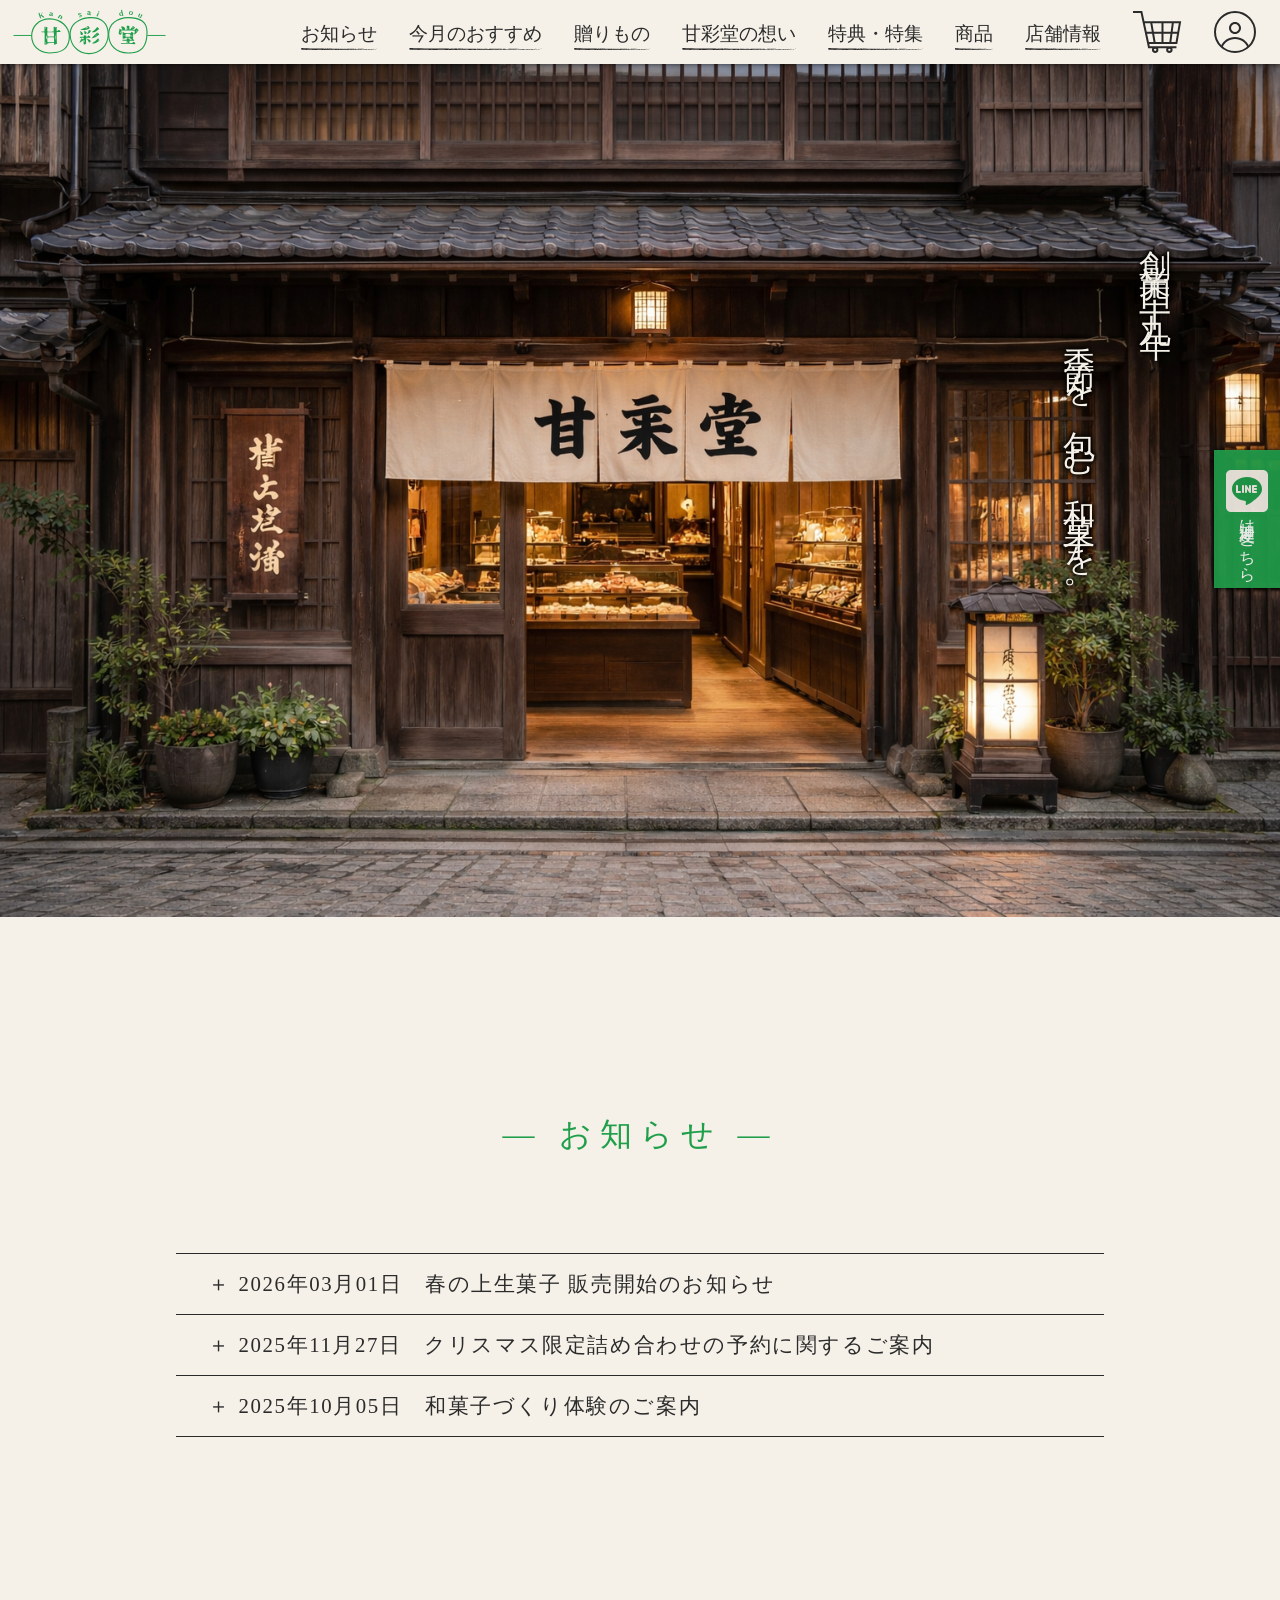
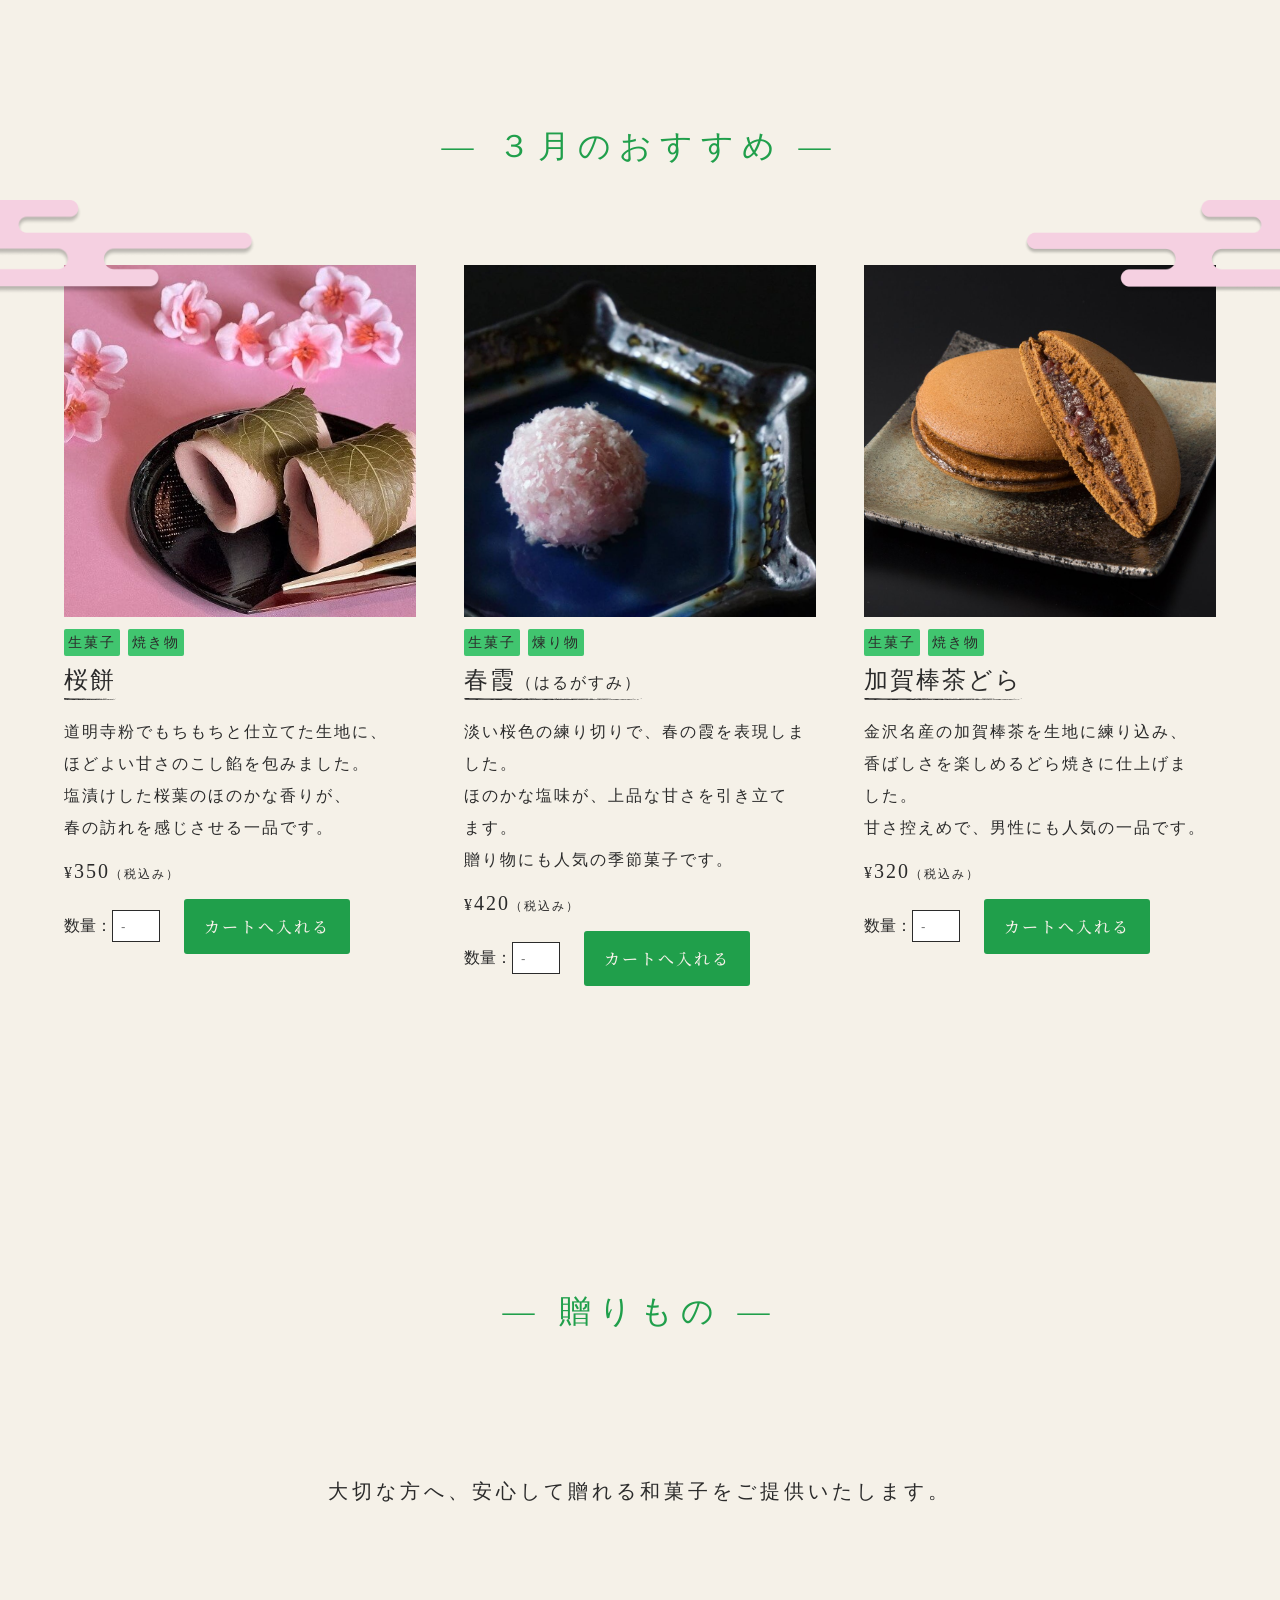
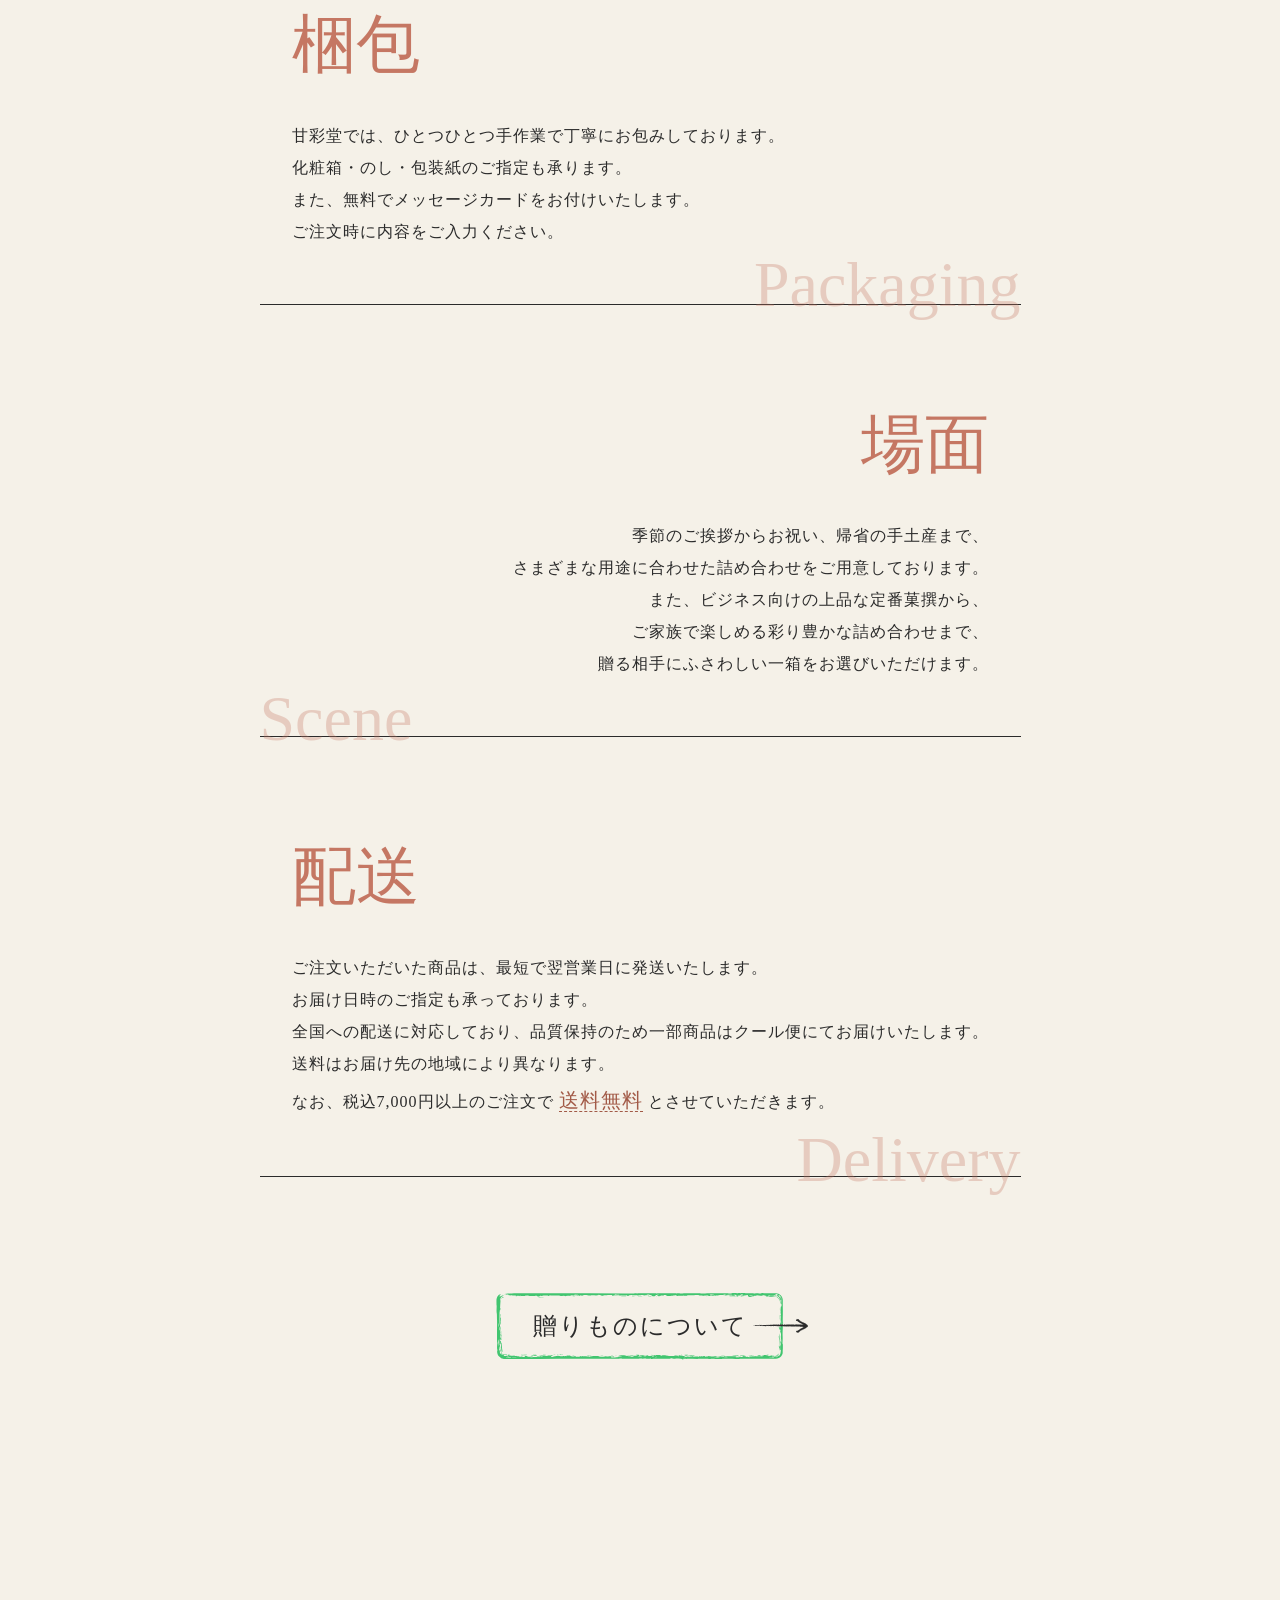
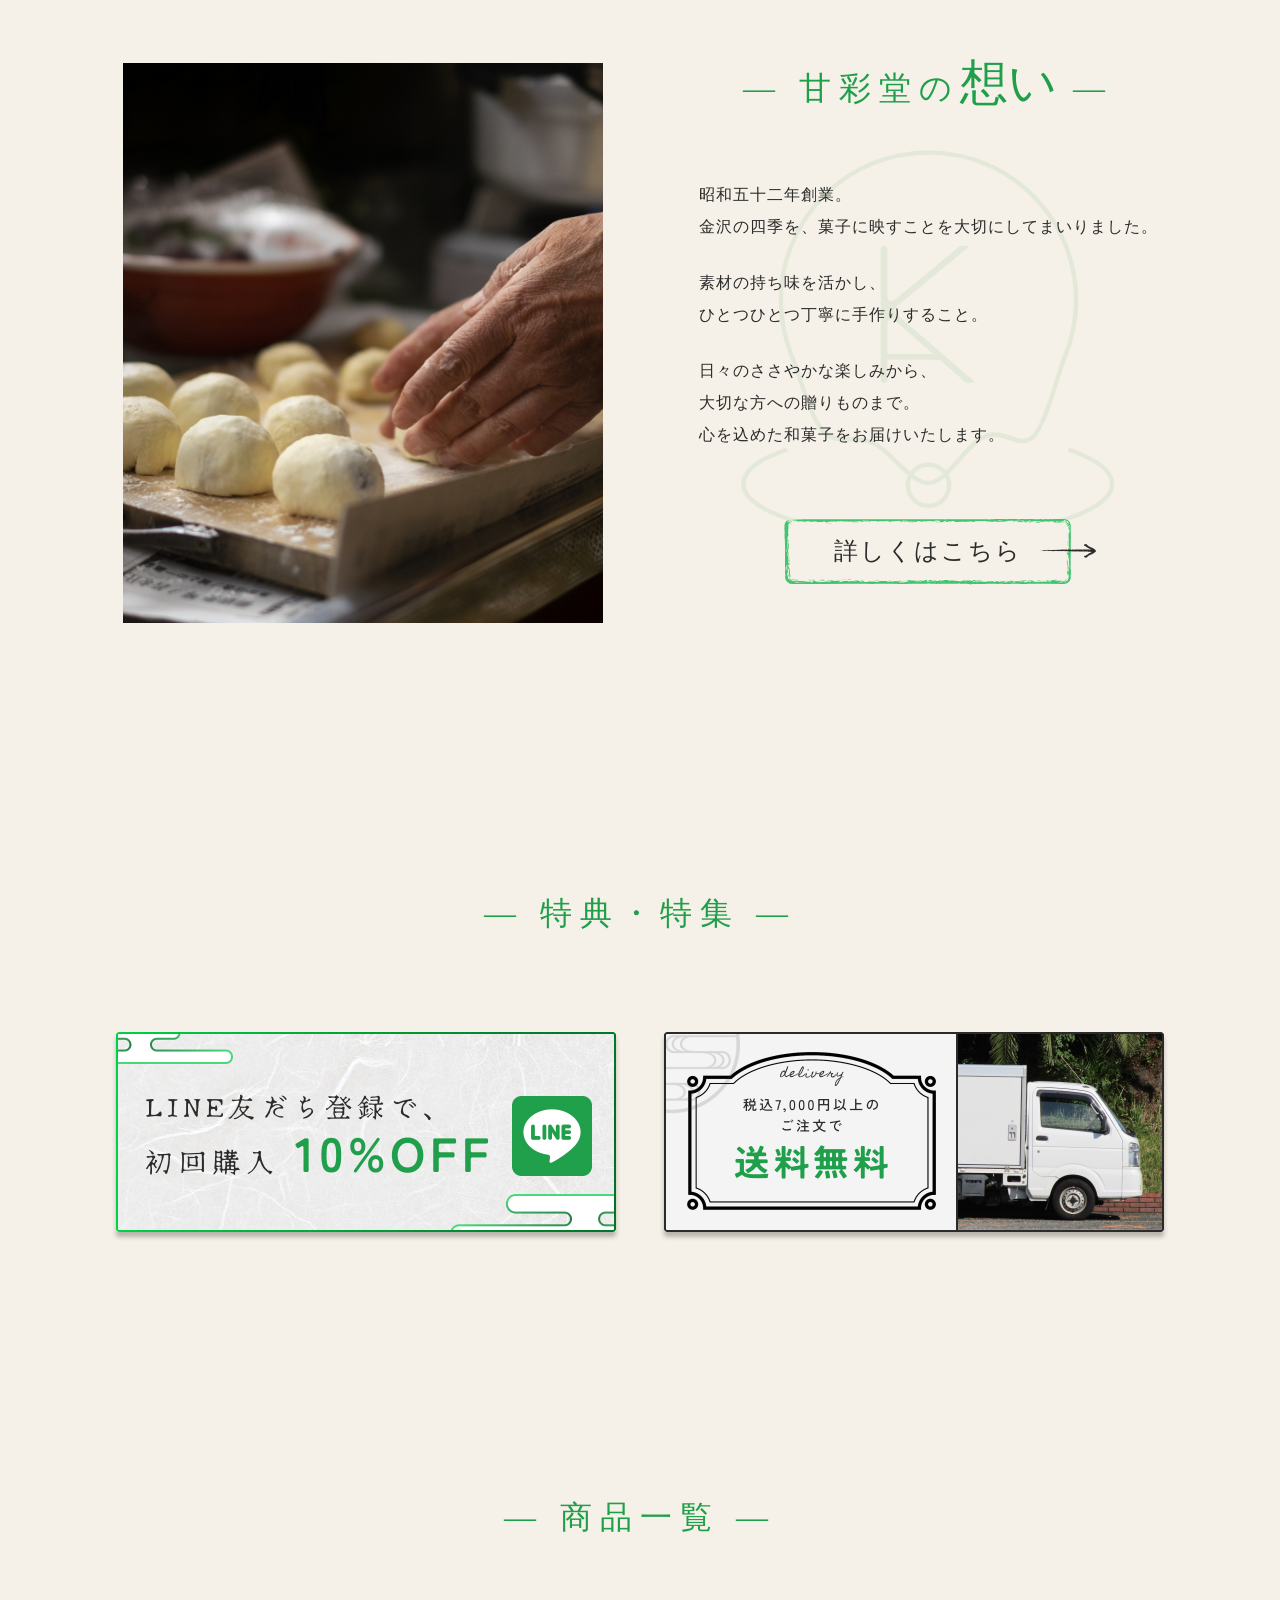
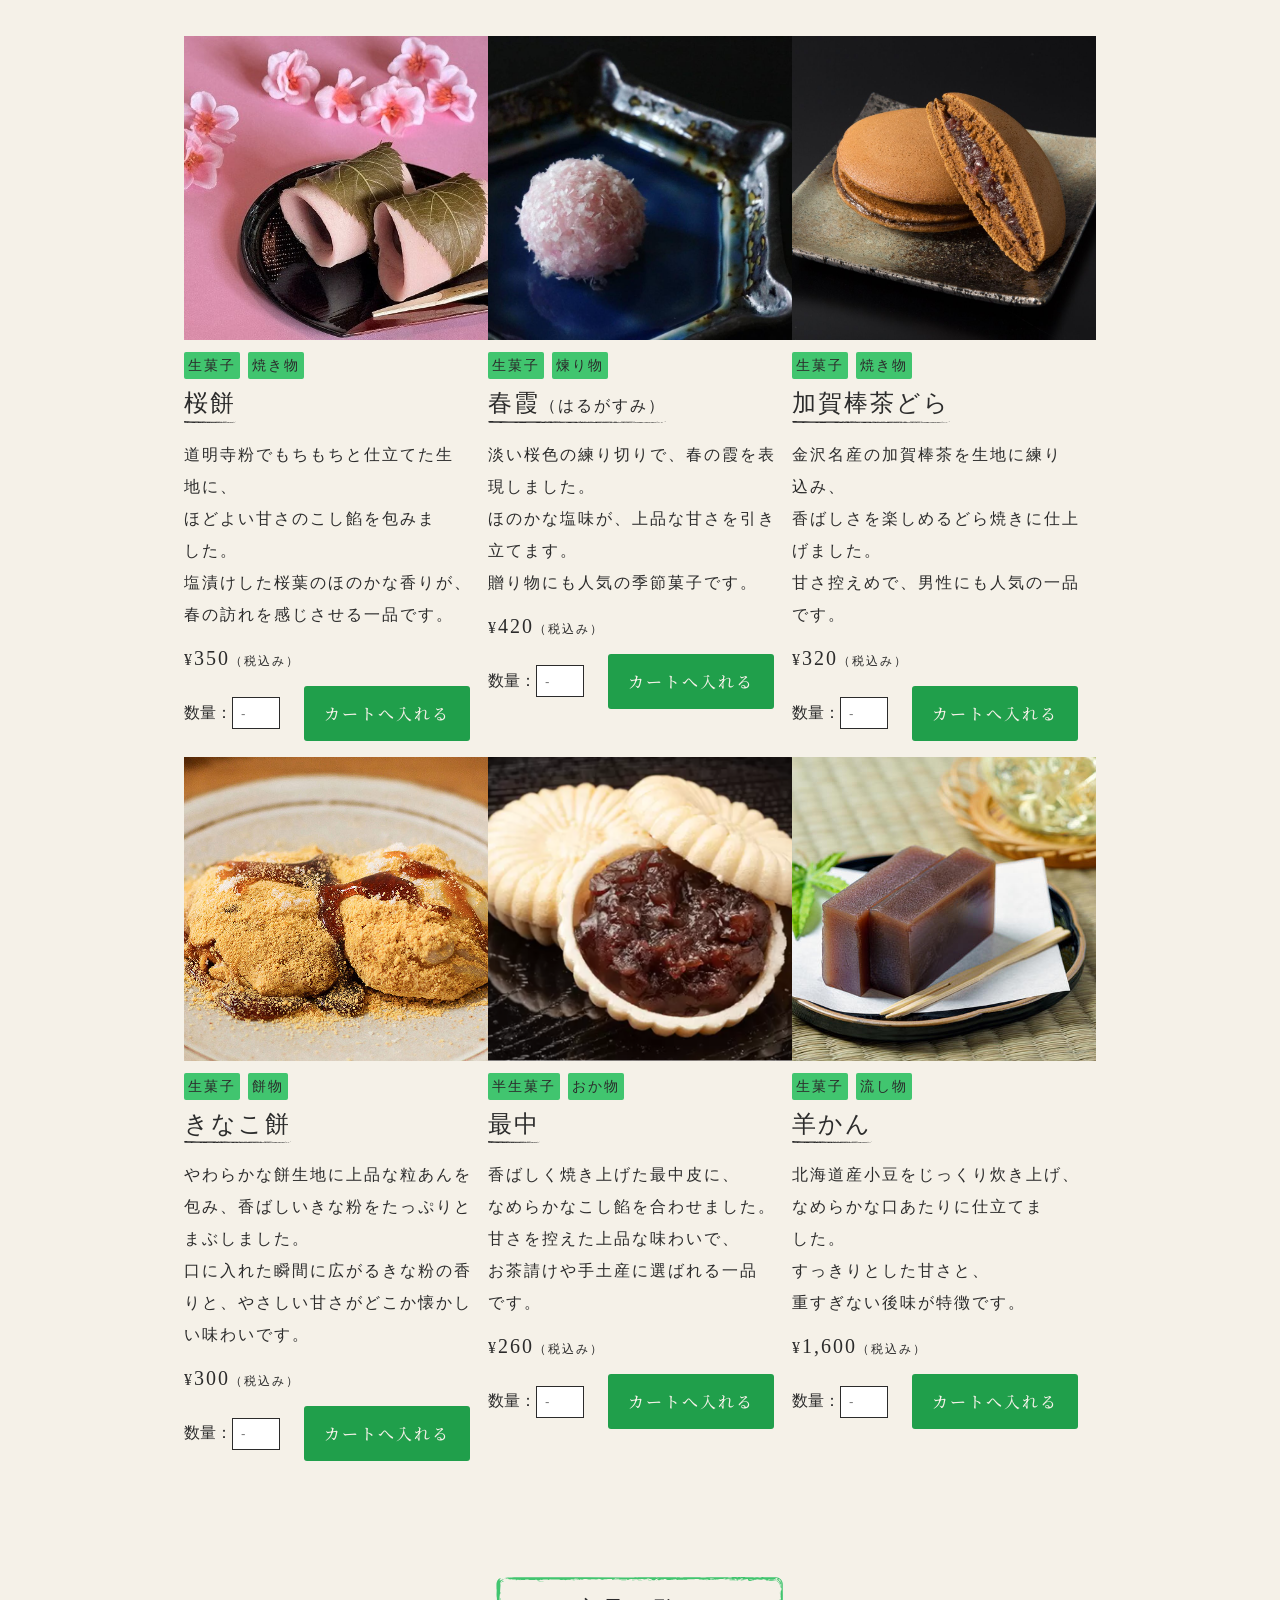
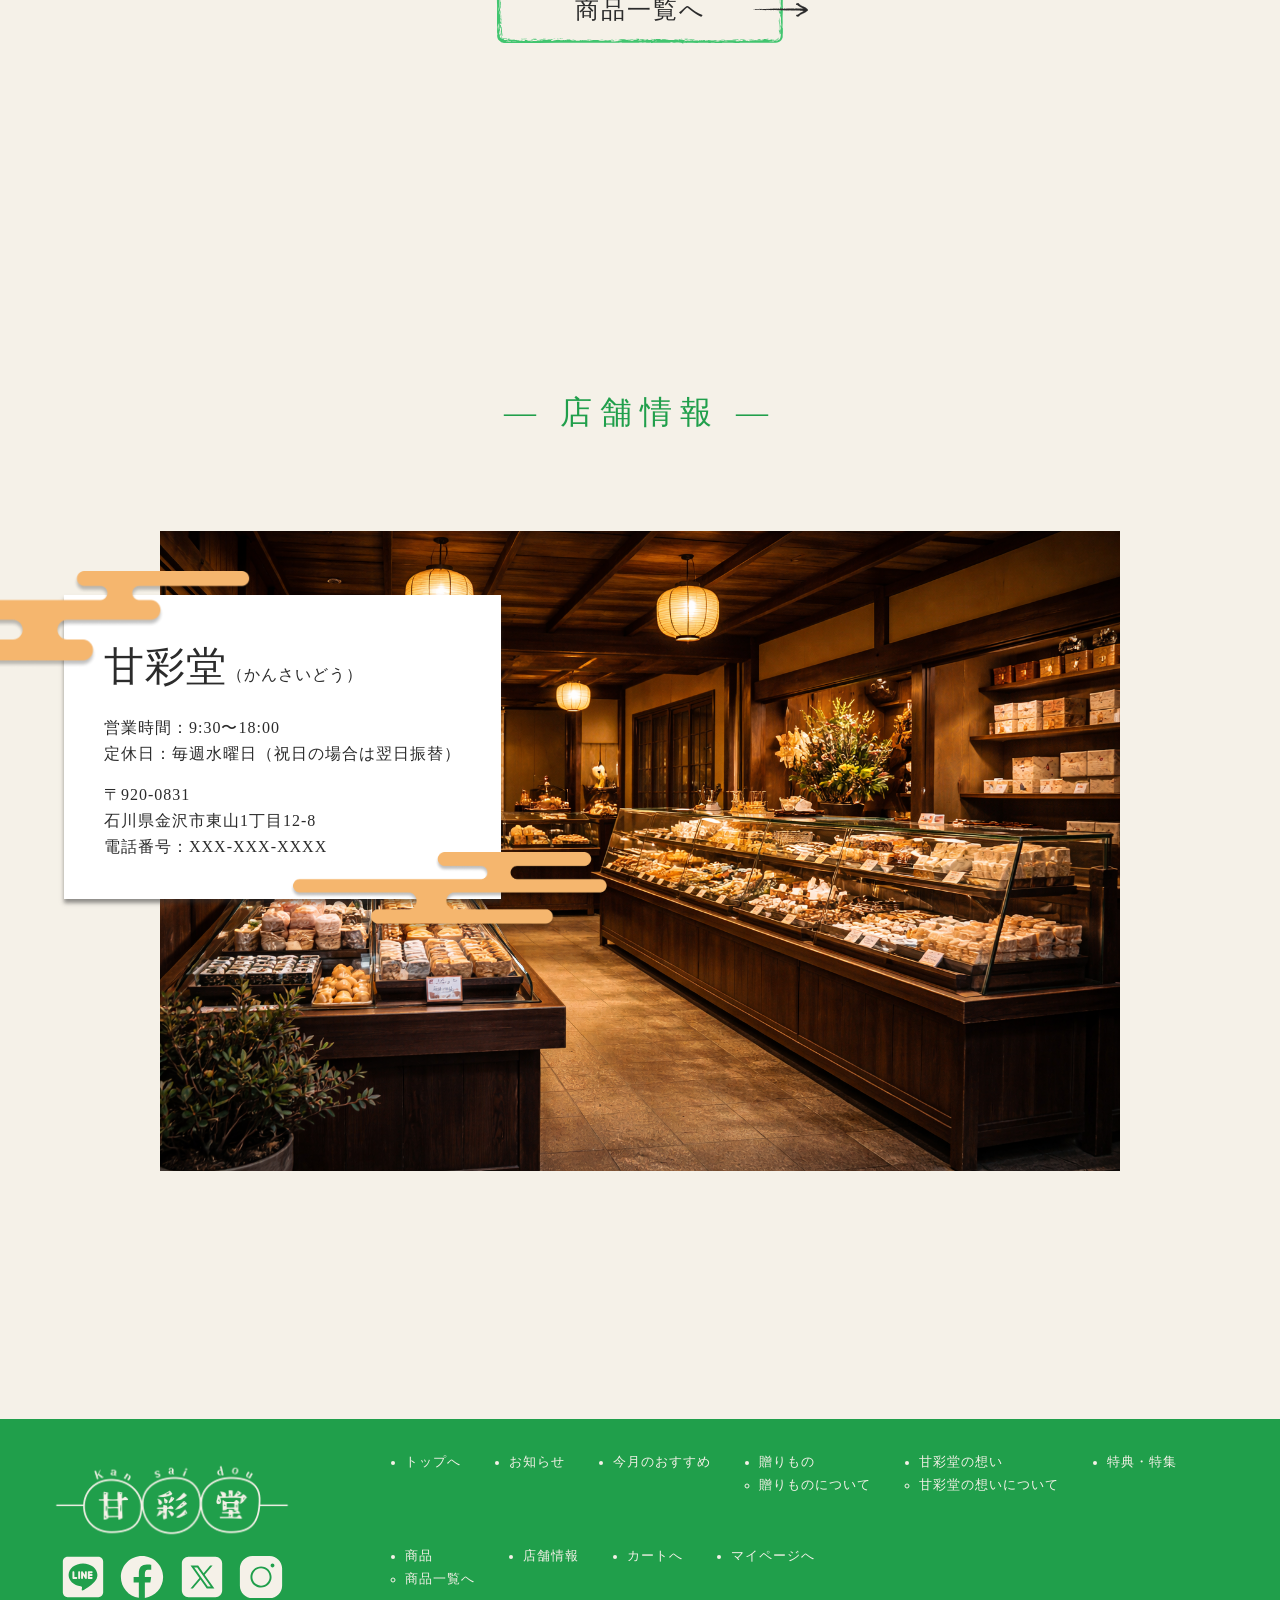
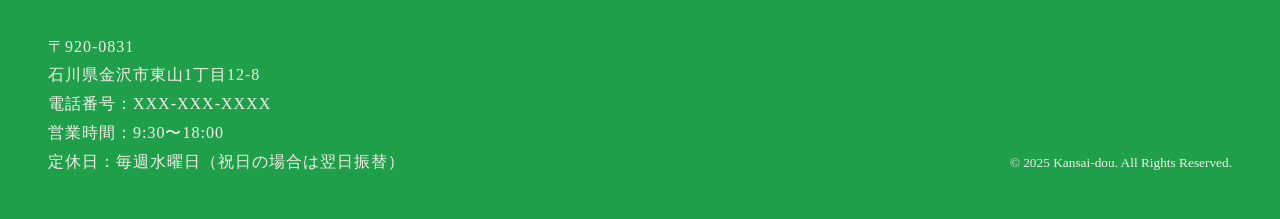
==== commit 7f58c563: "imgのaltを追加" ====
--- a/index.html
+++ b/index.html
@@ -15,7 +15,7 @@
         <div id="loading">
             <div id="loading__contents">
                 <div id="loading__img">
-                    <img src="./imgs/kansaido_icon_touka.png">
+                    <img src="./imgs/kansaido_icon_touka.png" alt="">
                 </div>
                 <!-- <div id="loading__p">
                     <p class="loading__text">Loading<span class="loading__dots"></span></p>
@@ -25,7 +25,7 @@
         <header>
             <div class="header__logo">
                 <a href="index.html#first-view" id="header-logo">
-                    <img src="imgs/kansaido_logo.svg">
+                    <img src="imgs/kansaido_logo.svg" alt="甘彩堂のロゴ">
                 </a>
             </div>
             <nav class="header__nav">
@@ -40,7 +40,7 @@
                         <a href="index.html#gift">贈りもの</a>
                         <ul class="sub-menu">
                             <li>
-                                <img class="l-menu" src="imgs/l-menu.svg">
+                                <img class="l-menu" src="imgs/l-menu.svg" alt="">
                                 <a href="gift.html">贈りものについて</a>
                             </li>
                         </ul>
@@ -49,7 +49,7 @@
                         <a href="index.html#thought">甘彩堂の想い</a>
                         <ul class="sub-menu">
                             <li>
-                                <img class="l-menu" src="imgs/l-menu.svg">
+                                <img class="l-menu" src="imgs/l-menu.svg" alt="">
                                 <a href="thoughts.html">甘彩堂の想いについて</a>
                             </li>
                         </ul>
@@ -61,7 +61,7 @@
                         <a href="index.html#product">商品</a>
                         <ul class="sub-menu">
                             <li>
-                                <img class="l-menu" src="imgs/l-menu.svg">
+                                <img class="l-menu" src="imgs/l-menu.svg" alt="">
                                 <a href="product.html">商品一覧へ</a>
                             </li>
                         </ul>
@@ -71,20 +71,35 @@
                     </li>
                     <li id="cart">
                         <a href="#">
-                            <img src="imgs/cart_icon.svg">
+                            <img src="imgs/cart_icon.svg" alt="カートのアイコン">
                         </a>
                     </li>
                     <li id="my-page">
                         <a href="#">
-                            <img src="imgs/usericon.svg">
+                            <img src="imgs/usericon.svg" alt="マイページのアイコン">
                         </a>
                     </li>
                 </ul>
             </nav>
-            <div class="header__hamburger">
-                <img src="imgs/hamburger_menu.svg" alt="ハンバーガーメニュー">
+            <div class="header__hamburger" id="hamburger_menu">
+                <span class="hamburger-border border__first"></span>
+                <span class="hamburger-border border__middle"></span>
+                <span class="hamburger-border border__last"></span>
             </div>
         </header>
+        <nav class="header__smartphone-nav" id="smartphone-nav">
+            <ul id="smartphone-nav__items">
+                <li><a href="index.html#news">● お知らせ</a></li>
+                <li><a href="index.html#recommend">● 今月のおすすめ</a></li>
+                <li><a href="index.html#gift">● 贈りもの</a><ul><li><a href="gift.html">　〇 贈りものについて</a></li></ul></li>
+                <li><a href="index.html#thought">● 甘彩堂の想い</a><ul><li><a href="thoughts.html">　〇 甘彩堂の想いについて</a></li></ul></li>
+                <li><a href="index.html#campaign">● 特典・特集</a></li>
+                <li><a href="index.html#product">● 商品一覧</a><ul><li><a href="product.html">　〇 商品一覧へ</a></li></ul></li>
+                <li><a href="index.html#shop">● 店舗情報</a></li>
+                <li><a href="#">● カートへ</a></li>
+                <li><a href="#">● マイページへ</a></li>
+            </ul>
+        </nav>
         <main>
             <a href="#">
                 <div class="fixed-banner">
@@ -92,7 +107,7 @@
                 </div>
             </a>
             <div id="first-view">
-                <img src="imgs/kansaido_firstview.png">
+                <img src="imgs/kansaido_firstview.png" alt="ファーストビューの画像">
             </div>
             <div id="catch-copy" class="blur">
                 <span>季節を包む和菓子を。</span>
@@ -174,7 +189,7 @@
                 <div>
                     <div id="reco-container">
                         <div class="reco-card reco-card-move" style="--i: 0;">
-                            <img src="imgs/sakuramochi.jpg">
+                            <img src="imgs/sakuramochi.jpg" alt="桜餅の画像">
                             <div class="category">
                                 <span>生菓子</span>
                                 <span>焼き物</span>
@@ -193,7 +208,7 @@
                             </div>
                         </div>
                         <div class="reco-card reco-card-move" style="--i: 1;">
-                            <img src="imgs/harugasumi.jpg">
+                            <img src="imgs/harugasumi.jpg" alt="春霞の画像">
                             <div class="category">
                                 <span>生菓子</span>
                                 <span>煉り物</span>
@@ -211,7 +226,7 @@
                             </div>
                         </div>
                         <div class="reco-card reco-card-move" style="--i: 2;">
-                            <img src="imgs/chadora.jpg">
+                            <img src="imgs/chadora.jpg" alt="加賀棒茶どらの画像">
                             <div class="category">
                                 <span>生菓子</span>
                                 <span>焼き物</span>
@@ -279,7 +294,7 @@
                 </div>
             </section>
             <section id="thought">
-                <img src="imgs/24980323_s.jpg">
+                <img src="imgs/24980323_s.jpg" alt="甘彩堂の想い">
                 <div id="thought-contents">
                     <h2 class="headline">― 甘彩堂の<span>想い</span> ―</h2>
                     <div id="thought-sentence" class="main-text">
@@ -299,10 +314,10 @@
                 <h2 class="headline">― 特典・特集 ―</h2>
                 <div id="cam-banner-contents">
                     <div class="cam-banner reco-card-move" style="--i: 0;">
-                        <img src="imgs/line_banner.jpg">
+                        <img src="imgs/line_banner.jpg" alt="友達追加のバナー">
                     </div>
                     <div class="cam-banner reco-card-move" style="--i: 1;">
-                        <img src="imgs/delivery_banner.jpg">
+                        <img src="imgs/delivery_banner.jpg" alt="税込7000円以上の購入で送料無料のバナー">
                     </div>
                 </div>
             </section>
@@ -310,7 +325,7 @@
                 <h2 class="headline">― 商品一覧 ―</h2>
                 <div id="product-container">
                     <div class="product-card">
-                        <img src="imgs/sakuramochi.jpg">
+                        <img src="imgs/sakuramochi.jpg" alt="桜餅の画像">
                         <div class="category">
                             <span>生菓子</span>
                             <span>焼き物</span>
@@ -329,7 +344,7 @@
                         </div>
                     </div>
                     <div  class="product-card">
-                        <img src="imgs/harugasumi.jpg">
+                        <img src="imgs/harugasumi.jpg" alt="春霞の画像">
                         <div class="category">
                             <span>生菓子</span>
                             <span>煉り物</span>
@@ -347,7 +362,7 @@
                         </div>
                     </div>
                     <div  class="product-card">
-                        <img src="imgs/chadora.jpg">
+                        <img src="imgs/chadora.jpg" alt="加賀棒茶どらの画像">
                         <div class="category">
                             <span>生菓子</span>
                             <span>焼き物</span>
@@ -365,7 +380,7 @@
                         </div>
                     </div>
                     <div  class="product-card">
-                        <img src="imgs/kinakomochi.jpg">
+                        <img src="imgs/kinakomochi.jpg" alt="きなこ餅の画像">
                         <div class="category">
                             <span>生菓子</span>
                             <span>餅物</span>
@@ -382,7 +397,7 @@
                         </div>
                     </div>
                     <div  class="product-card">
-                        <img src="imgs/monaka.png">
+                        <img src="imgs/monaka.png" alt="最中の画像">
                         <div class="category">
                             <span>半生菓子</span>
                             <span>おか物</span>
@@ -401,7 +416,7 @@
                         </div>
                     </div>
                     <div  class="product-card">
-                        <img src="imgs/youkan.jpg">
+                        <img src="imgs/youkan.jpg" alt="羊かんの画像">
                         <div class="category">
                             <span>生菓子</span>
                             <span>流し物</span>
@@ -431,7 +446,7 @@
                 <h2 class="headline">― 店舗情報 ―</h2>
                 <div id="shop-contents">
                     <div id="shop-img">
-                        <img src="imgs/kansaido_interior.png">
+                        <img src="imgs/kansaido_interior.png" alt="甘彩堂の内装画像">
                     </div>
                     <div id="shop-deco-detail">
                         <div id="shop-detail">
@@ -440,8 +455,8 @@
                             <p id="address">〒920-0831<br>石川県金沢市東山1丁目12-8<br>電話番号：XXX-XXX-XXXX</p>
                         </div>
                         <div id="shop-deco">
-                            <img class="none-event right1" src="imgs/shop-wagumo.png">
-                            <img class="none-event left2" src="imgs/shop-wagumo2.png">
+                            <img class="none-event right1" src="imgs/shop-wagumo.png" alt="">
+                            <img class="none-event left2" src="imgs/shop-wagumo2.png" alt="">
                         </div>
                     </div>
                 </div>
@@ -449,12 +464,12 @@
         </main>
         <footer>
             <div id="imgs-contents">
-                <a href="index.html"><img src="imgs/logo_footer.png"></a>
+                <a href="index.html"><img src="imgs/logo_footer.png" alt="甘彩堂のロゴ"></a>
                 <div id="icons">
-                    <img src="imgs/icon-line.svg">
-                    <img src="imgs/icon-facebook.svg">
-                    <img src="imgs/icon-x.svg">
-                    <img src="imgs/icon-Instagram.svg">
+                    <img src="imgs/icon-line.svg" alt="lineのアイコン">
+                    <img src="imgs/icon-facebook.svg" alt="facebookのアイコン">
+                    <img src="imgs/icon-x.svg" alt="xのアイコン">
+                    <img src="imgs/icon-Instagram.svg" alt="Instagramのアイコン">
                 </div>
             </div>
             <div id="footer-shop-info">
--- a/css/style.css
+++ b/css/style.css
@@ -65,6 +65,11 @@
     overflow-x: hidden;
 }
 
+a {
+    text-decoration: none;
+    color: inherit;
+}
+
 .main-text {
     font-family: var(--font-jp);
     font-size: var(--font-size-md);
@@ -260,6 +265,10 @@
 }
 
 .header__hamburger {
+    display: none;
+}
+
+.header__smartphone-nav {
     display: none;
 }
 
@@ -761,8 +770,6 @@
     grid-template-columns: repeat(3, minmax(min-content, max-content));
     grid-template-rows: auto;
     justify-content: center;
-    column-gap: var(--space-5xl);
-    row-gap: var(--space-3xl);
 }
 
 #product .detail-box {
@@ -1256,6 +1263,10 @@
         line-height: 1.8;
     }
 
+    .br-pc {
+        display: none;
+    }
+
     .header__nav {
         display: none;
     }
@@ -1282,12 +1293,96 @@
         justify-self: center;
     }
 
+    /* .header__hamburger {
+        display: grid;
+        cursor: pointer;
+    } */
+
     .header__hamburger {
+        position: relative;
         display: grid;
-    }
-
-    .header__hamburger img {
+        cursor: pointer;
+        width: 2.25rem;
+        height: 1.5rem;
+    }
+
+    .hamburger-border {
+        position: absolute;
+        left: 0;
+        width: 100%;
+        height: 1.7px;
+        background-color: var(--text-color);
+        border-radius: 999px;
+        transition: transform .3s ease, opacity .3s ease, top .3s ease;
+    }
+
+    .border__first {
+        top: 0;
+    }
+
+    .border__middle {
+        top: 50%;
+        transform: translateY(-50%);
+    }
+
+    .border__last {
+        bottom: 0;
+    }
+
+    .header__hamburger.clicked .border__first {
+        top: 50%;
+        transform: translateY(-50%) rotate(45deg);
+    }
+
+    .header__hamburger.clicked .border__middle {
+        opacity: 0;
+    }
+
+    .header__hamburger.clicked .border__last {
+        bottom: auto;
+        top: 50%;
+        transform: translateY(-50%) rotate(-45deg);
+    }
+
+    .hamburger-text__menu {
+        text-align: center;
+        letter-spacing: 1.5px;
+        font-family: var(--font-jp-M);
+        font-size: var(--font-size-sm);
+    }
+
+    /* .header__hamburger img {
         height: 2.25rem;
+    } */
+
+    .header__smartphone-nav {
+        position: fixed;
+        display: grid;
+        justify-content: center;
+        visibility: hidden;
+        pointer-events: none;
+        opacity: 0;
+        z-index: 999;
+        width: 100%;
+        height: 100%;
+        padding: 2rem;
+        font-family: var(--font-headline);
+        font-size: 1.25rem;
+        background-color: var(--bg-color);
+        transition: opacity .5s ease, visibility .5s ease;
+    }
+
+    .header__smartphone-nav.clicked {
+        opacity: 1;
+        visibility: visible;
+        pointer-events: auto;
+    }
+
+    .header__smartphone-nav ul {
+        list-style: none;
+        display: grid;
+        gap: 2rem;
+        height: fit-content;
     }
 
     .fixed-banner {
@@ -1380,7 +1475,7 @@
     }
 
     .detail-box img {
-        right: calc(50% - 9rem);
+        right: calc(50% - 10.5rem);
     }
 
     .clouds {
@@ -1417,6 +1512,7 @@
     .cart-input button {
         grid-column: 1 / -1;
         width: 100%;
+        margin-top: 1rem;
         padding: var(--space-sm) var(--space-md);
     }
 
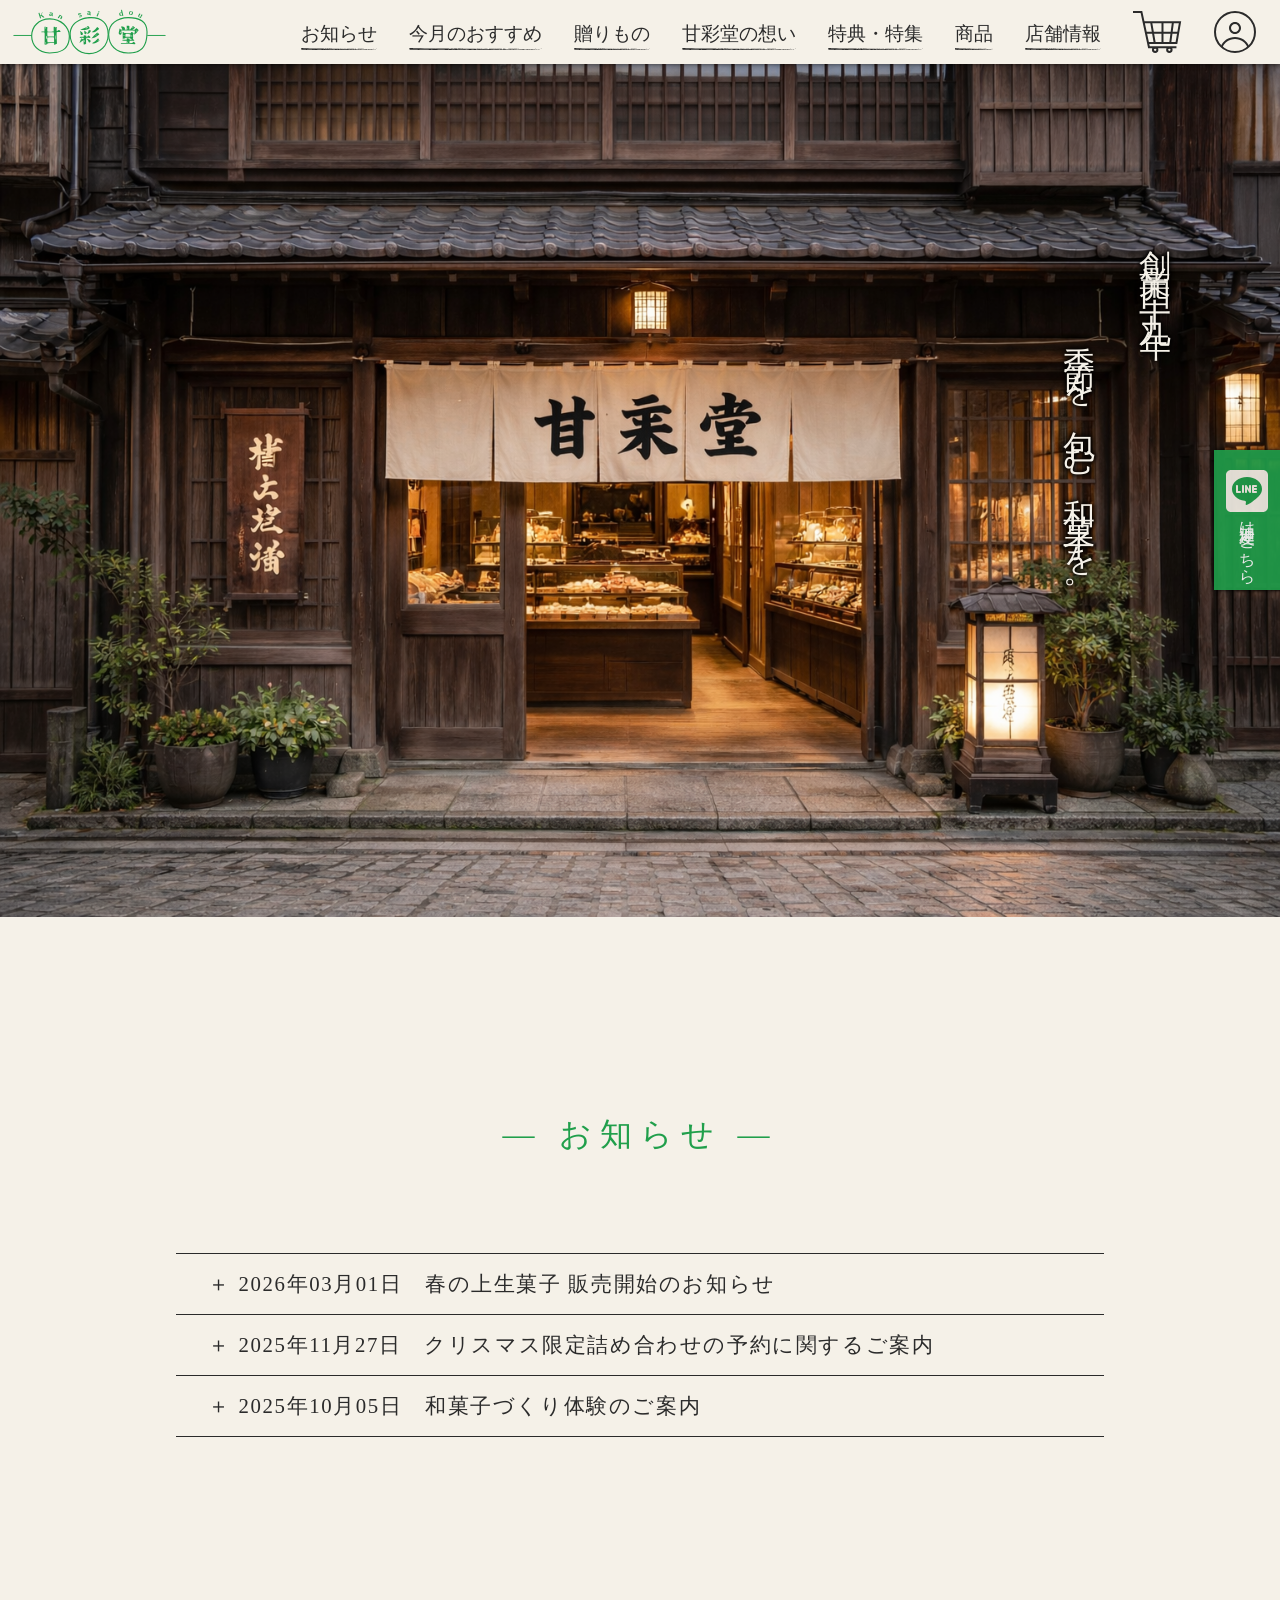
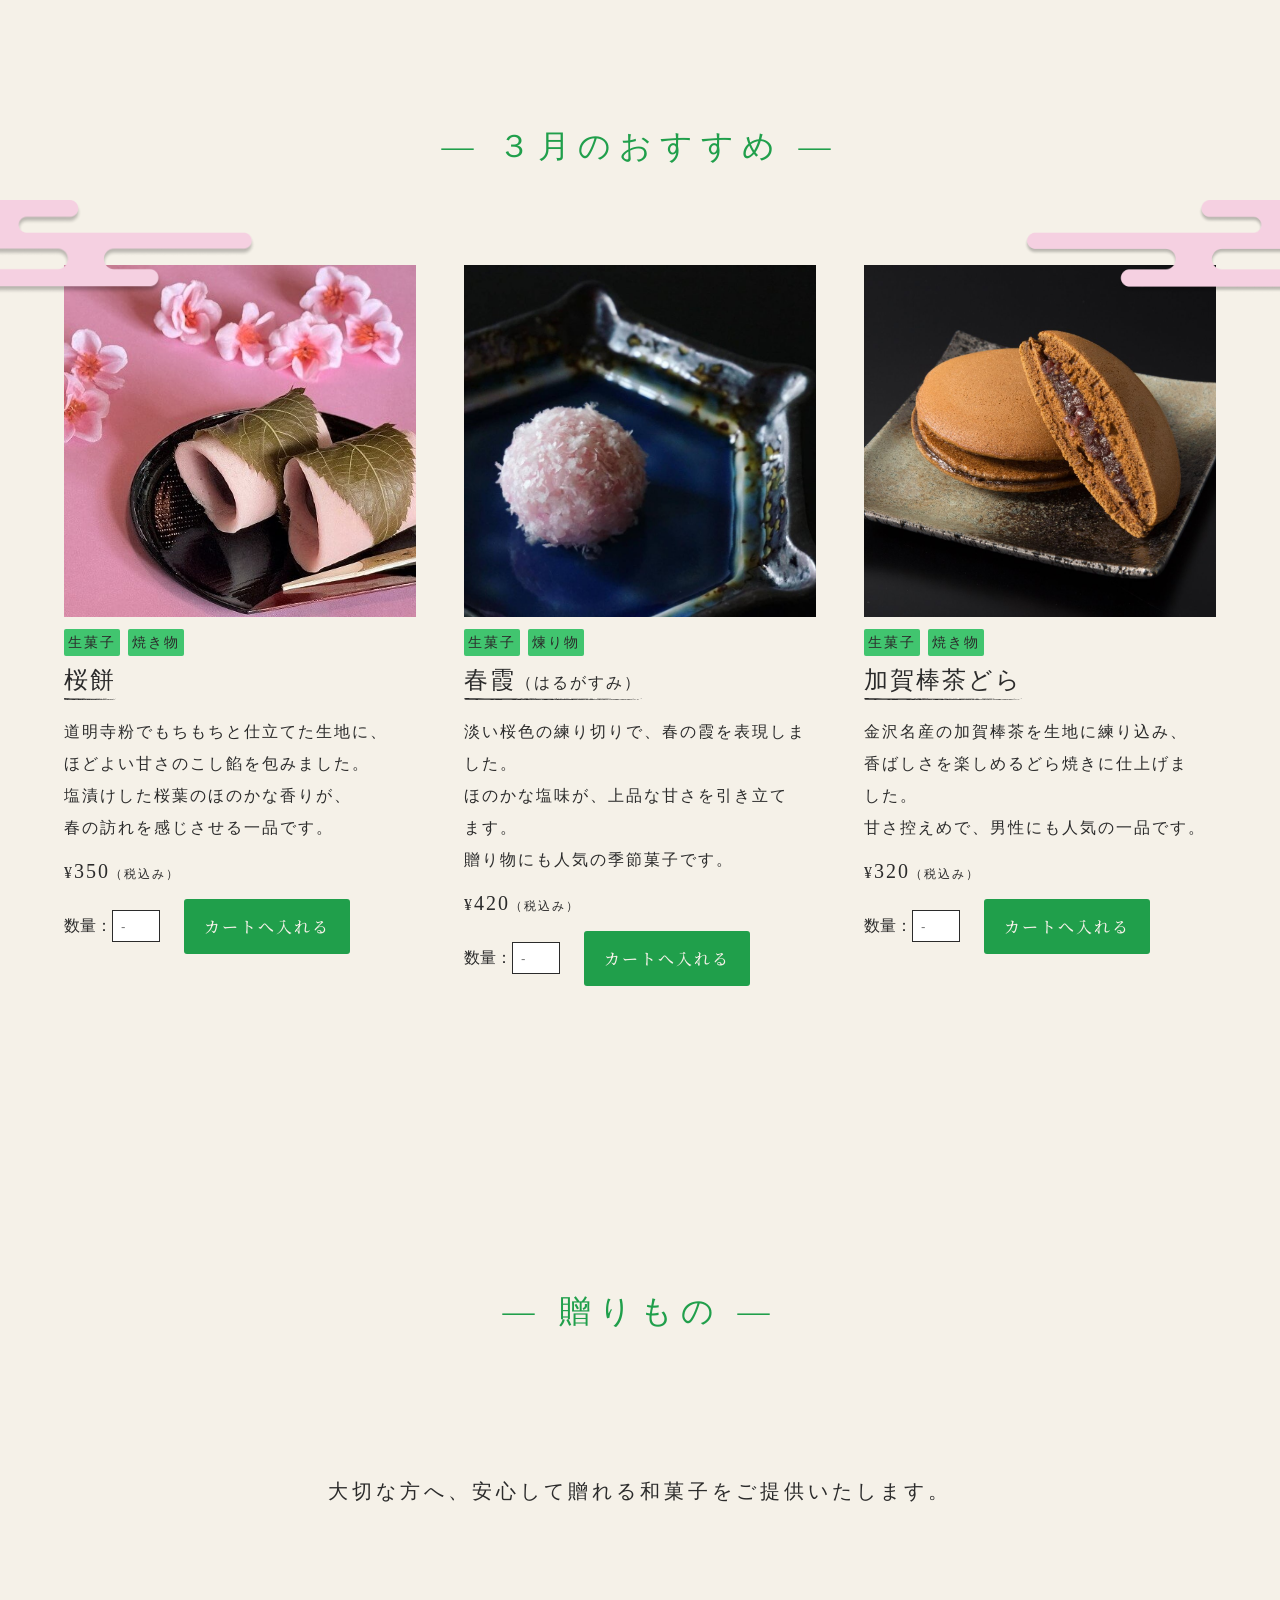
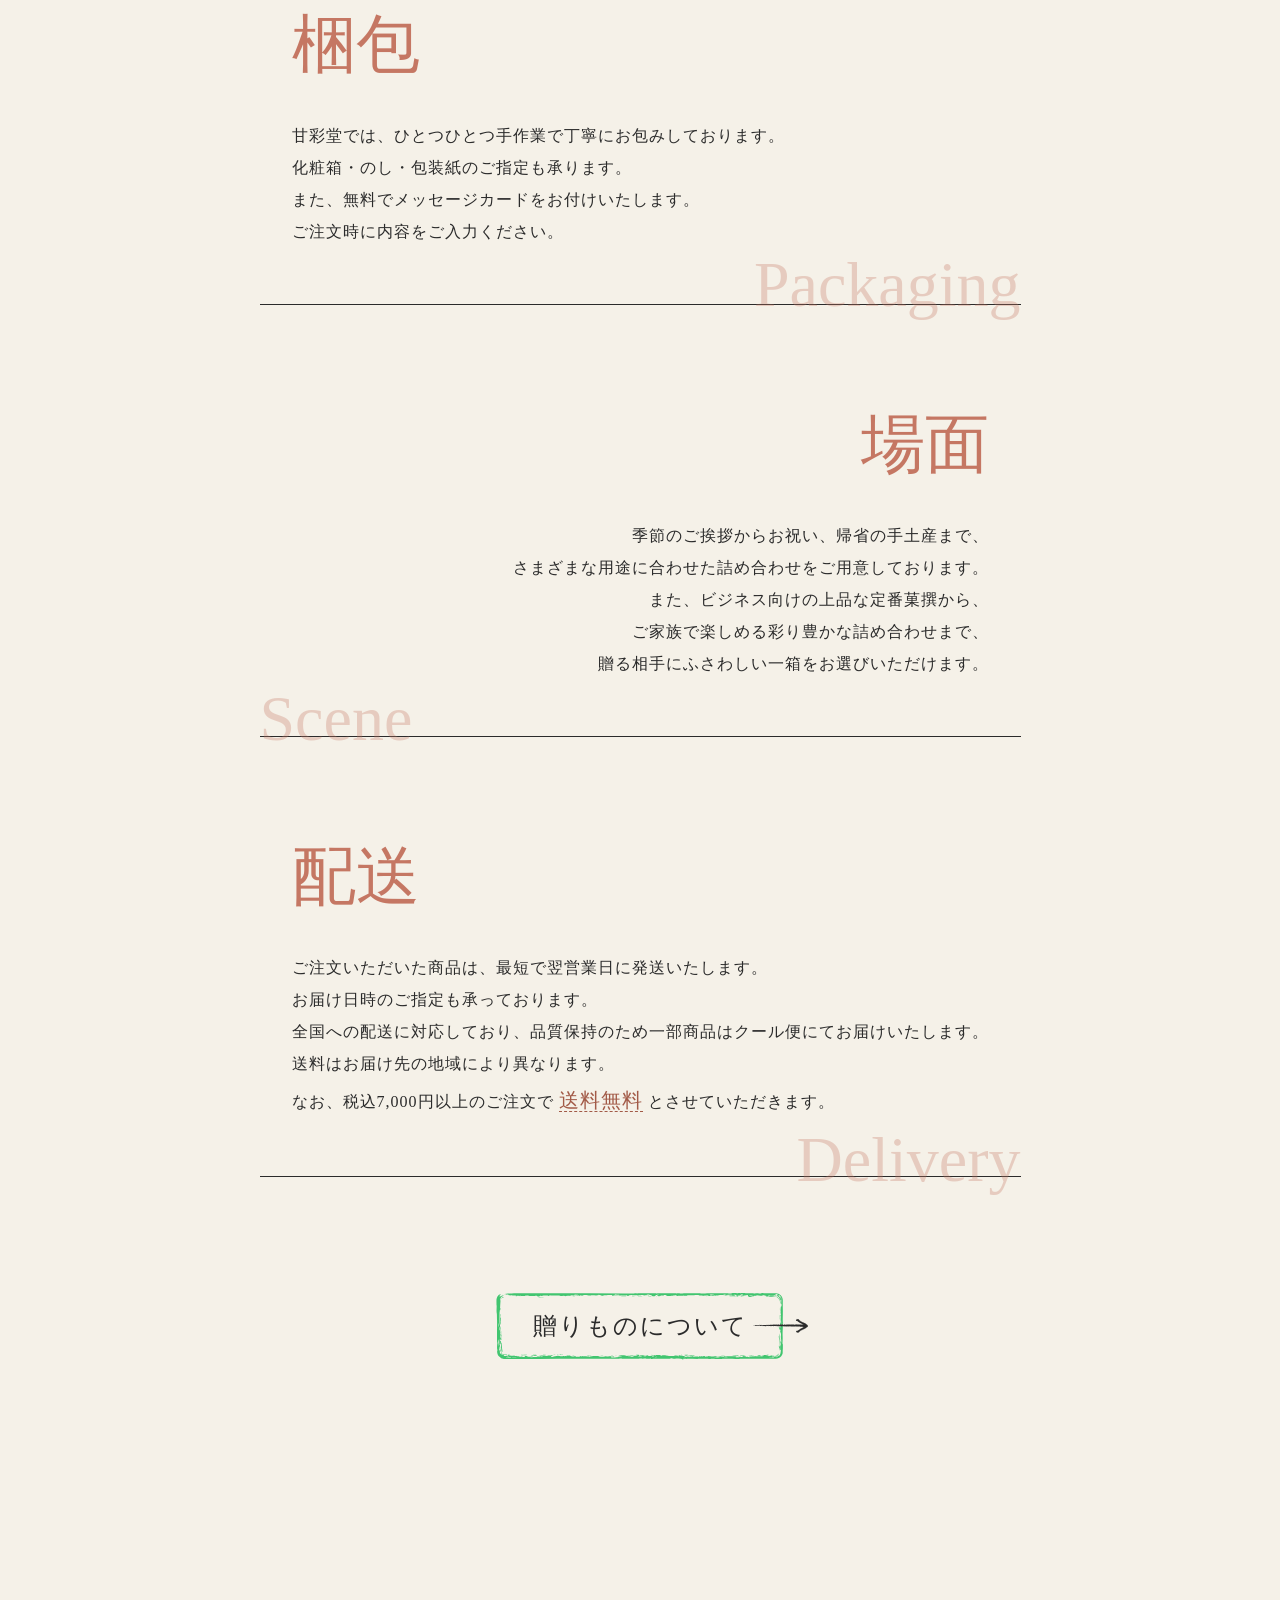
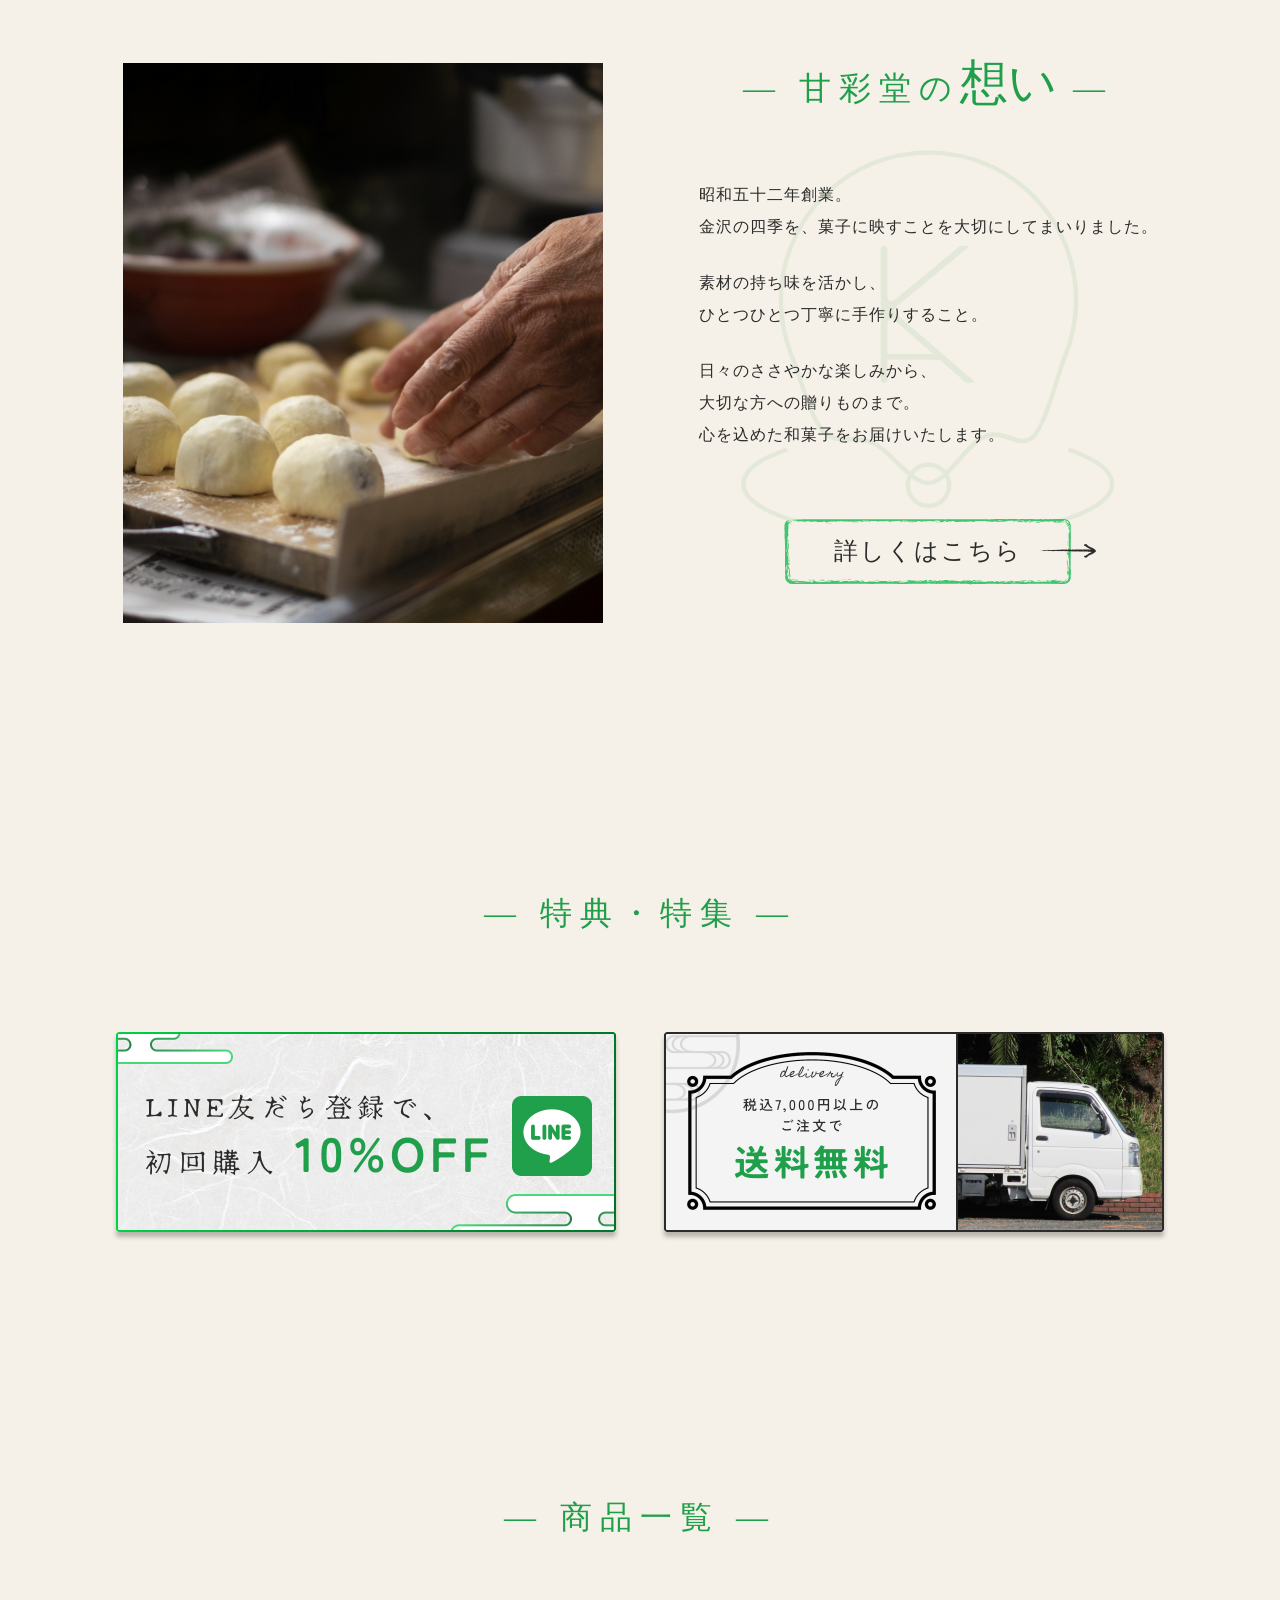
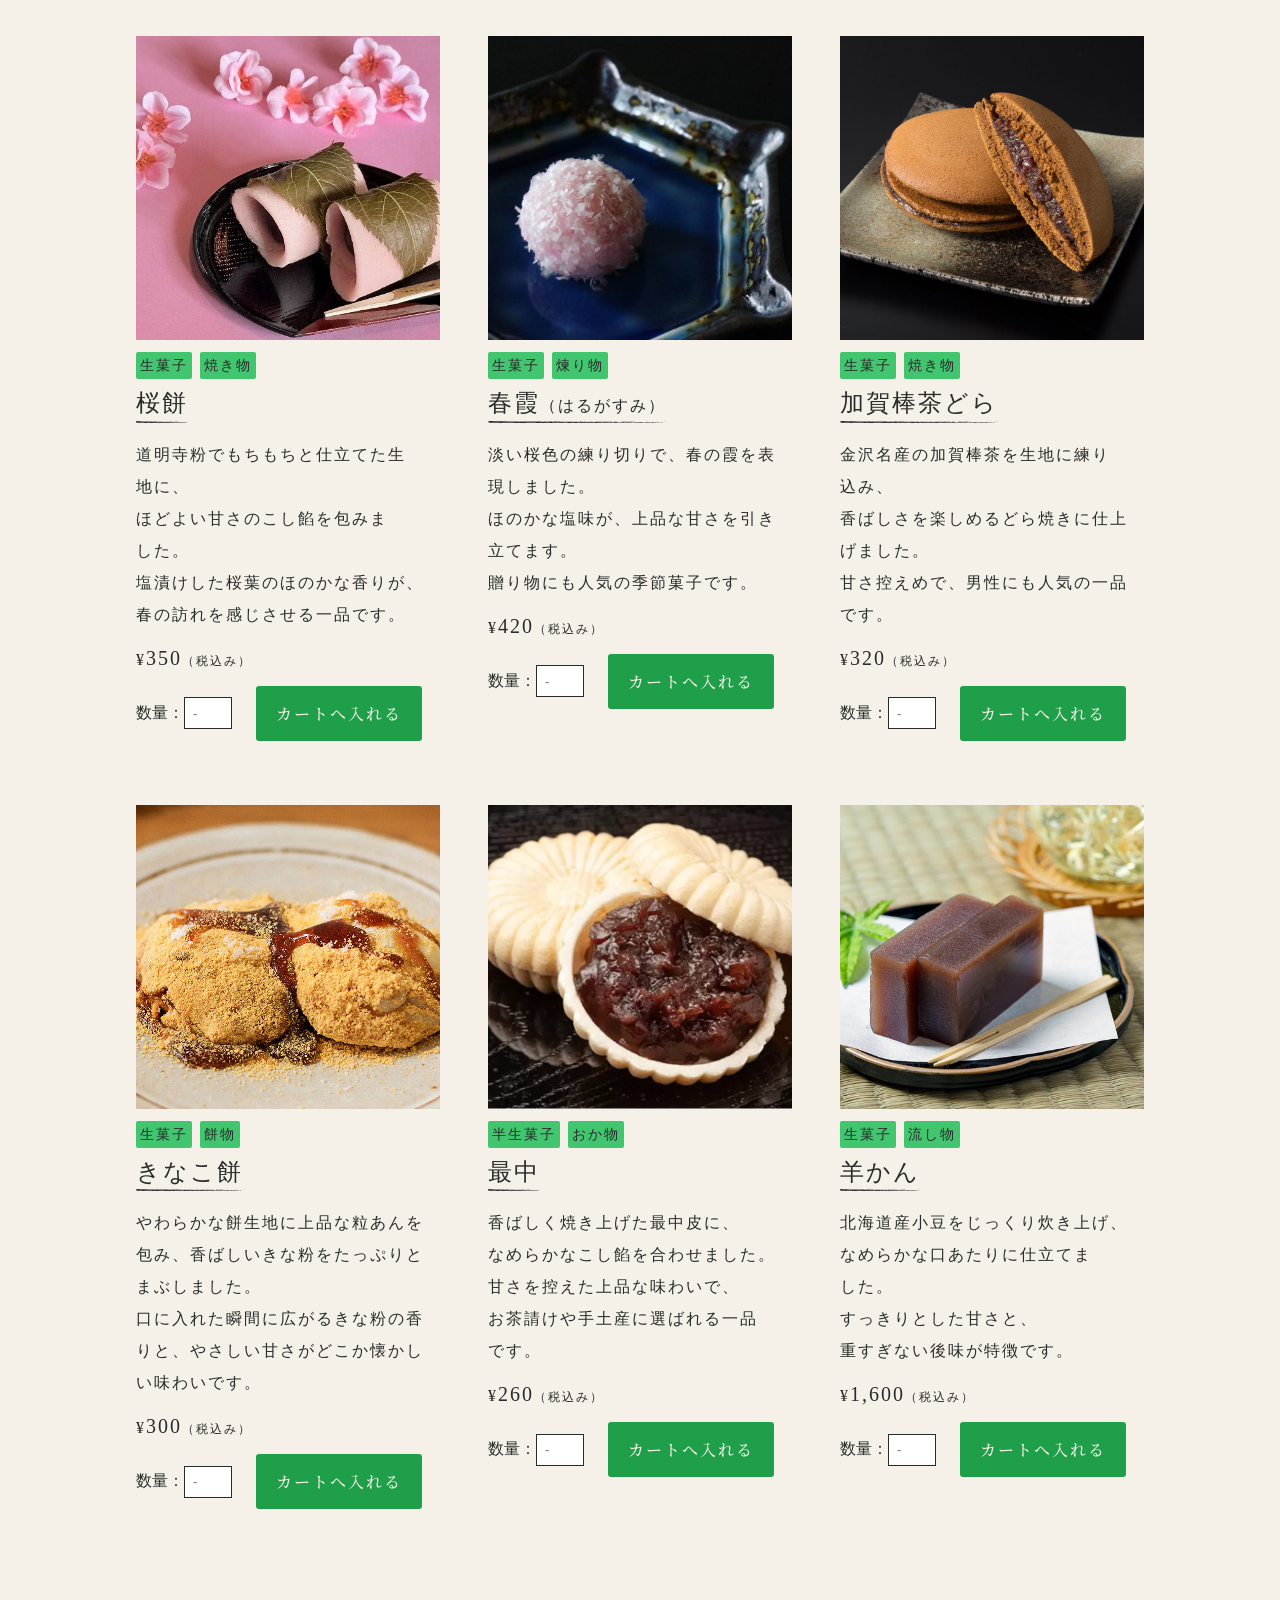
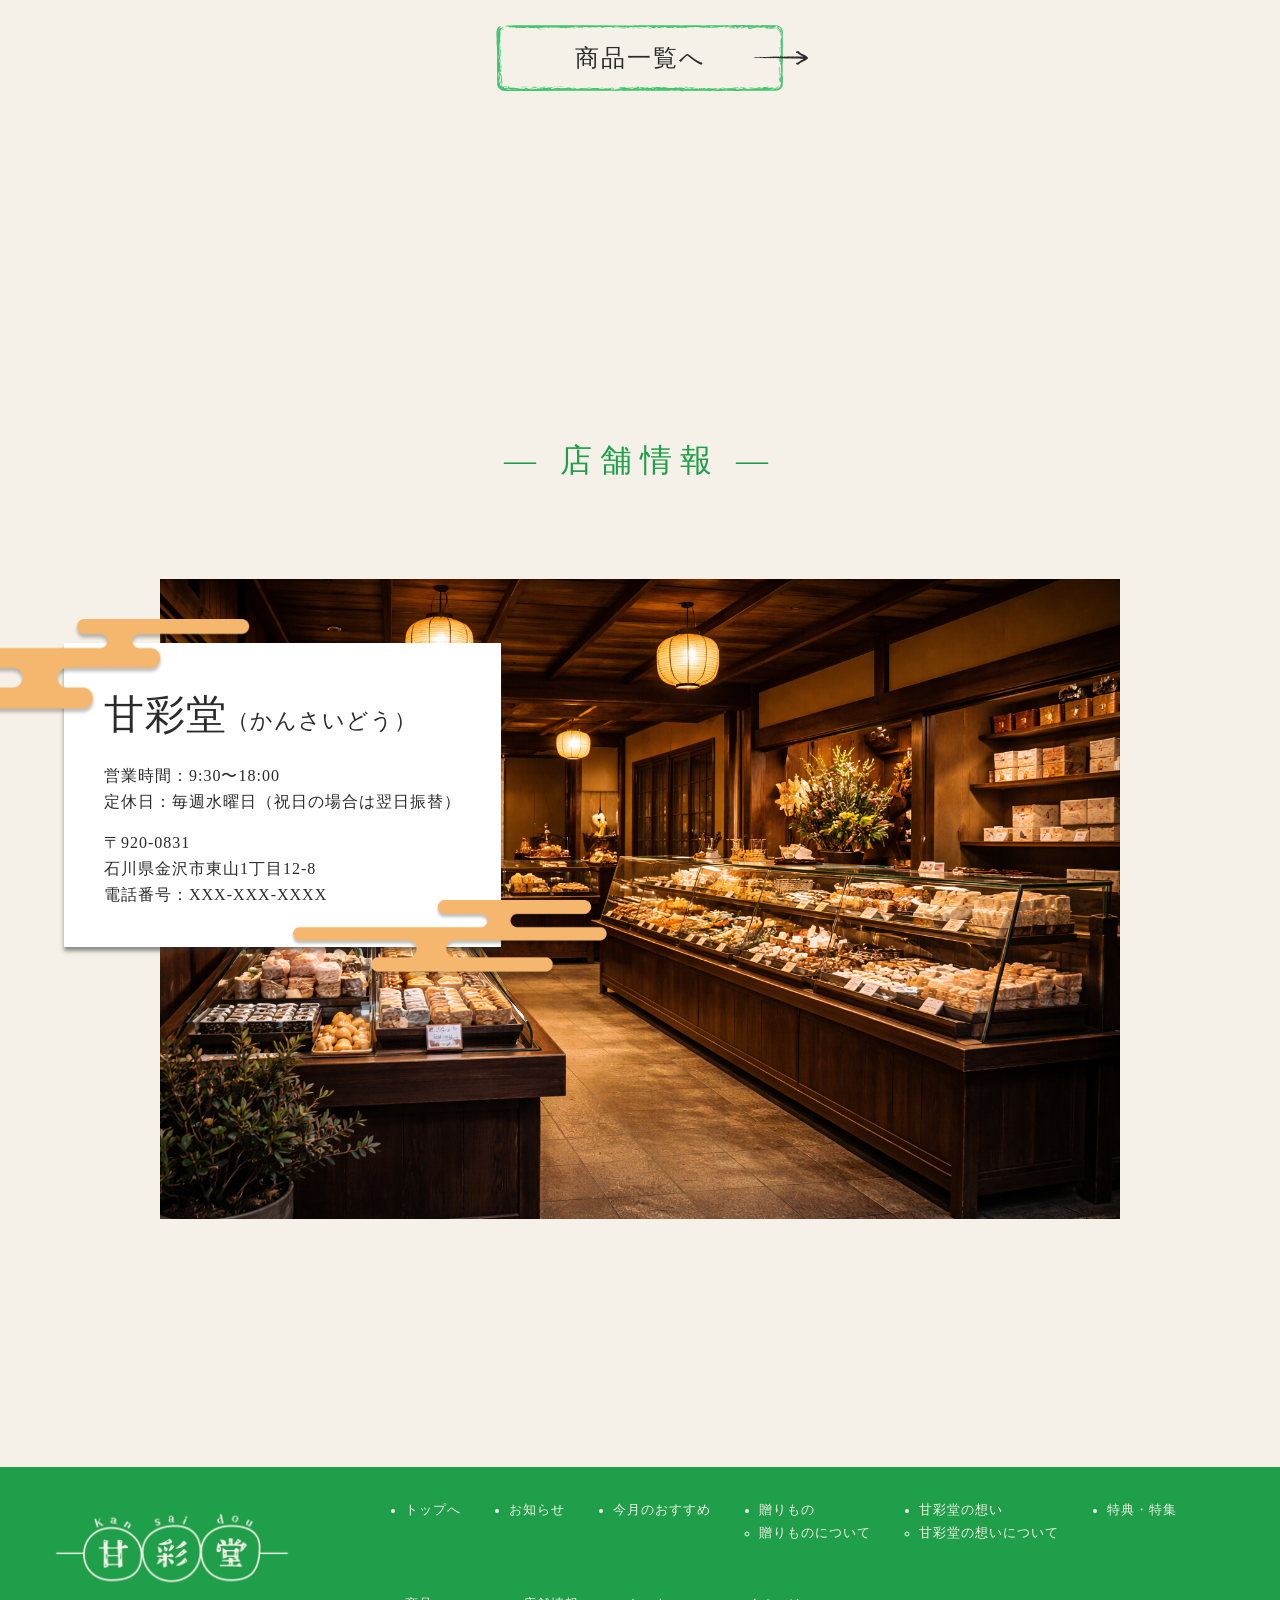
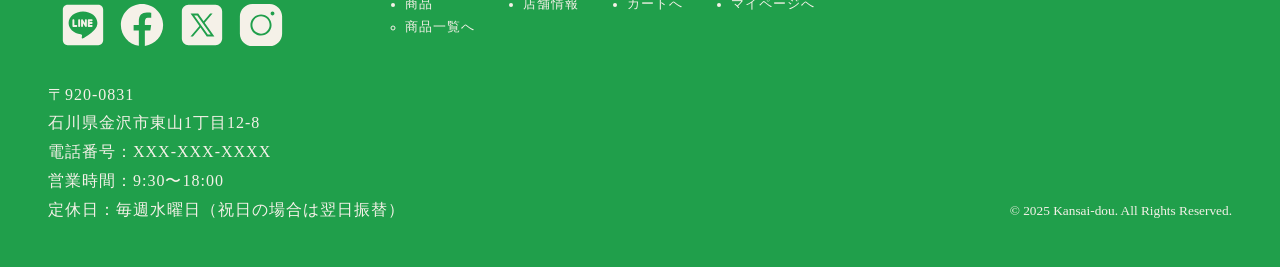
==== commit 7c530127: "html css js 更新 2026/06/30" ====
--- a/index.html
+++ b/index.html
@@ -15,7 +15,7 @@
         <div id="loading">
             <div id="loading__contents">
                 <div id="loading__img">
-                    <img src="./imgs/kansaido_icon_touka.png" alt="">
+                    <img src="./imgs/kansaido_icon_touka.png" alt="甘彩堂">
                 </div>
                 <!-- <div id="loading__p">
                     <p class="loading__text">Loading<span class="loading__dots"></span></p>
@@ -23,11 +23,11 @@
             </div>
         </div>
         <header>
-            <div class="header__logo">
-                <a href="index.html#first-view" id="header-logo">
-                    <img src="imgs/kansaido_logo.svg" alt="甘彩堂のロゴ">
+            <h1 class="header__logo">
+                <a href="index.html" id="header-logo">
+                    <img src="imgs/kansaido_logo.svg" alt="甘彩堂">
                 </a>
-            </div>
+            </h1>
             <nav class="header__nav">
                 <ul id="nav-container">
                     <li class="main-menu">
@@ -71,21 +71,21 @@
                     </li>
                     <li id="cart">
                         <a href="#">
-                            <img src="imgs/cart_icon.svg" alt="カートのアイコン">
+                            <img src="imgs/cart_icon.svg" alt="カート">
                         </a>
                     </li>
                     <li id="my-page">
                         <a href="#">
-                            <img src="imgs/usericon.svg" alt="マイページのアイコン">
+                            <img src="imgs/usericon.svg" alt="マイページ">
                         </a>
                     </li>
                 </ul>
             </nav>
-            <div class="header__hamburger" id="hamburger_menu">
+            <button class="header__hamburger" id="hamburger_menu" aria-label="メニューを開く" aria-controls="smartphone-nav" aria-expanded="false">
                 <span class="hamburger-border border__first"></span>
                 <span class="hamburger-border border__middle"></span>
                 <span class="hamburger-border border__last"></span>
-            </div>
+            </button>
         </header>
         <nav class="header__smartphone-nav" id="smartphone-nav">
             <ul id="smartphone-nav__items">
@@ -101,13 +101,12 @@
             </ul>
         </nav>
         <main>
-            <a href="#">
-                <div class="fixed-banner">
-                    <span><img src="imgs/icon-line.svg"></span>友達追加はこちら
-                </div>
+            <a class="fixed-banner" href="#">
+                <img src="imgs/icon-line.svg" alt="line">
+                友達追加はこちら
             </a>
             <div id="first-view">
-                <img src="imgs/kansaido_firstview.png" alt="ファーストビューの画像">
+                <img src="imgs/kansaido_firstview.png" alt="甘彩堂の外装">
             </div>
             <div id="catch-copy" class="blur">
                 <span>季節を包む和菓子を。</span>
@@ -183,13 +182,13 @@
                 </div>
             </section>
             <section id="recommend">
-                <img class="clouds right1 none-event" src="imgs/wagumo.png">
-                <img class="clouds left2 none-event" src="imgs/wagumo2.png">
+                <img class="clouds right1 none-event" src="imgs/wagumo.png" alt="">
+                <img class="clouds left2 none-event" src="imgs/wagumo2.png" alt="">
                     <h2 class="headline">― ３月のおすすめ ―</h2>
                 <div>
                     <div id="reco-container">
                         <div class="reco-card reco-card-move" style="--i: 0;">
-                            <img src="imgs/sakuramochi.jpg" alt="桜餅の画像">
+                            <img src="imgs/sakuramochi.jpg" alt="桜餅">
                             <div class="category">
                                 <span>生菓子</span>
                                 <span>焼き物</span>
@@ -208,7 +207,7 @@
                             </div>
                         </div>
                         <div class="reco-card reco-card-move" style="--i: 1;">
-                            <img src="imgs/harugasumi.jpg" alt="春霞の画像">
+                            <img src="imgs/harugasumi.jpg" alt="春霞">
                             <div class="category">
                                 <span>生菓子</span>
                                 <span>煉り物</span>
@@ -226,7 +225,7 @@
                             </div>
                         </div>
                         <div class="reco-card reco-card-move" style="--i: 2;">
-                            <img src="imgs/chadora.jpg" alt="加賀棒茶どらの画像">
+                            <img src="imgs/chadora.jpg" alt="加賀棒茶どら">
                             <div class="category">
                                 <span>生菓子</span>
                                 <span>焼き物</span>
@@ -289,7 +288,7 @@
                 <div class="detail-box">
                     <a href="gift.html">
                         <span class="detail">贈りものについて</span>
-                        <img src="imgs/arrow.svg">
+                        <img src="imgs/arrow.svg" alt="">
                     </a>
                 </div>
             </section>
@@ -305,7 +304,7 @@
                     <div class="detail-box">
                         <a href="thoughts.html">
                             <span class="detail">詳しくはこちら</span>
-                            <img src="imgs/arrow.svg">
+                            <img src="imgs/arrow.svg" alt="">
                         </a>
                     </div>
                 </div>
@@ -314,10 +313,10 @@
                 <h2 class="headline">― 特典・特集 ―</h2>
                 <div id="cam-banner-contents">
                     <div class="cam-banner reco-card-move" style="--i: 0;">
-                        <img src="imgs/line_banner.jpg" alt="友達追加のバナー">
+                        <img src="imgs/line_banner.jpg" alt="友達追加">
                     </div>
                     <div class="cam-banner reco-card-move" style="--i: 1;">
-                        <img src="imgs/delivery_banner.jpg" alt="税込7000円以上の購入で送料無料のバナー">
+                        <img src="imgs/delivery_banner.jpg" alt="税込7000円以上の購入で送料無料">
                     </div>
                 </div>
             </section>
@@ -325,7 +324,7 @@
                 <h2 class="headline">― 商品一覧 ―</h2>
                 <div id="product-container">
                     <div class="product-card">
-                        <img src="imgs/sakuramochi.jpg" alt="桜餅の画像">
+                        <img src="imgs/sakuramochi.jpg" alt="桜餅">
                         <div class="category">
                             <span>生菓子</span>
                             <span>焼き物</span>
@@ -344,7 +343,7 @@
                         </div>
                     </div>
                     <div  class="product-card">
-                        <img src="imgs/harugasumi.jpg" alt="春霞の画像">
+                        <img src="imgs/harugasumi.jpg" alt="春霞">
                         <div class="category">
                             <span>生菓子</span>
                             <span>煉り物</span>
@@ -362,7 +361,7 @@
                         </div>
                     </div>
                     <div  class="product-card">
-                        <img src="imgs/chadora.jpg" alt="加賀棒茶どらの画像">
+                        <img src="imgs/chadora.jpg" alt="加賀棒茶どら">
                         <div class="category">
                             <span>生菓子</span>
                             <span>焼き物</span>
@@ -380,7 +379,7 @@
                         </div>
                     </div>
                     <div  class="product-card">
-                        <img src="imgs/kinakomochi.jpg" alt="きなこ餅の画像">
+                        <img src="imgs/kinakomochi.jpg" alt="きなこ餅">
                         <div class="category">
                             <span>生菓子</span>
                             <span>餅物</span>
@@ -397,7 +396,7 @@
                         </div>
                     </div>
                     <div  class="product-card">
-                        <img src="imgs/monaka.png" alt="最中の画像">
+                        <img src="imgs/monaka.png" alt="最中">
                         <div class="category">
                             <span>半生菓子</span>
                             <span>おか物</span>
@@ -416,7 +415,7 @@
                         </div>
                     </div>
                     <div  class="product-card">
-                        <img src="imgs/youkan.jpg" alt="羊かんの画像">
+                        <img src="imgs/youkan.jpg" alt="羊かん">
                         <div class="category">
                             <span>生菓子</span>
                             <span>流し物</span>
@@ -438,7 +437,7 @@
                 <div class="detail-box">
                     <a href="product.html">
                         <span class="detail">商品一覧へ</span>
-                        <img src="imgs/arrow.svg">
+                        <img src="imgs/arrow.svg" alt="">
                     </a>
                 </div>
             </section>
@@ -446,14 +445,14 @@
                 <h2 class="headline">― 店舗情報 ―</h2>
                 <div id="shop-contents">
                     <div id="shop-img">
-                        <img src="imgs/kansaido_interior.png" alt="甘彩堂の内装画像">
+                        <img src="imgs/kansaido_interior.png" alt="甘彩堂の内装">
                     </div>
                     <div id="shop-deco-detail">
-                        <div id="shop-detail">
-                            <span id="title">甘彩堂</span><span>（かんさいどう）</span>
+                        <address id="shop-detail">
+                            <h3 id="title">甘彩堂<span class="shop-detail__reading">（かんさいどう）</span></h3>
                             <p id="time">営業時間：9:30〜18:00<br>定休日：毎週水曜日（祝日の場合は翌日振替）</p>
-                            <p id="address">〒920-0831<br>石川県金沢市東山1丁目12-8<br>電話番号：XXX-XXX-XXXX</p>
-                        </div>
+                            <p id="address">〒920-0831<br>石川県金沢市東山1丁目12-8<br>電話番号：<a href="tel:XXXXXXXXXX">XXX-XXX-XXXX</a></p>
+                        </address>
                         <div id="shop-deco">
                             <img class="none-event right1" src="imgs/shop-wagumo.png" alt="">
                             <img class="none-event left2" src="imgs/shop-wagumo2.png" alt="">
@@ -464,18 +463,21 @@
         </main>
         <footer>
             <div id="imgs-contents">
-                <a href="index.html"><img src="imgs/logo_footer.png" alt="甘彩堂のロゴ"></a>
+                <a href="index.html"><img src="imgs/logo_footer.png" alt="甘彩堂"></a>
                 <div id="icons">
-                    <img src="imgs/icon-line.svg" alt="lineのアイコン">
-                    <img src="imgs/icon-facebook.svg" alt="facebookのアイコン">
-                    <img src="imgs/icon-x.svg" alt="xのアイコン">
-                    <img src="imgs/icon-Instagram.svg" alt="Instagramのアイコン">
+                    <img src="imgs/icon-line.svg" alt="line">
+                    <img src="imgs/icon-facebook.svg" alt="facebook">
+                    <img src="imgs/icon-x.svg" alt="x">
+                    <img src="imgs/icon-Instagram.svg" alt="Instagram">
                 </div>
             </div>
             <div id="footer-shop-info">
-                <p>〒920-0831<br>
-                    石川県金沢市東山1丁目12-8<br>
-                    電話番号：XXX-XXX-XXXX<br>
+                <p>
+                    <address>
+                        〒920-0831<br>
+                        石川県金沢市東山1丁目12-8<br>
+                        電話番号：<a href="tel:XXXXXXXXXX">XXX-XXX-XXXX</a>
+                    </address>
                     営業時間：9:30〜18:00<br>
                     定休日：毎週水曜日（祝日の場合は翌日振替）
                 </p>
--- a/css/style.css
+++ b/css/style.css
@@ -2,6 +2,16 @@
     margin: 0;
     padding: 0;
     box-sizing: border-box;
+}
+
+h1,
+h2,
+h3,
+h4,
+h5,
+h6 {
+    font-size: inherit;
+    font-weight: inherit;
 }
 
 @font-face {
@@ -70,6 +80,10 @@
     color: inherit;
 }
 
+address {
+    font-style: normal;
+}
+
 .main-text {
     font-family: var(--font-jp);
     font-size: var(--font-size-md);
@@ -266,6 +280,12 @@
 
 .header__hamburger {
     display: none;
+    appearance: none;
+    padding: 0;
+    border: 0;
+    background: transparent;
+    color: inherit;
+    font: inherit;
 }
 
 .header__smartphone-nav {
@@ -770,6 +790,7 @@
     grid-template-columns: repeat(3, minmax(min-content, max-content));
     grid-template-rows: auto;
     justify-content: center;
+    gap: 3rem;
 }
 
 #product .detail-box {
@@ -815,6 +836,10 @@
 
 #shop-detail #title {
     font-size: var(--font-size-2xl);
+}
+
+.shop-detail__reading {
+    font-size: 0.55em;
 }
 
 #shop-detail #time {
